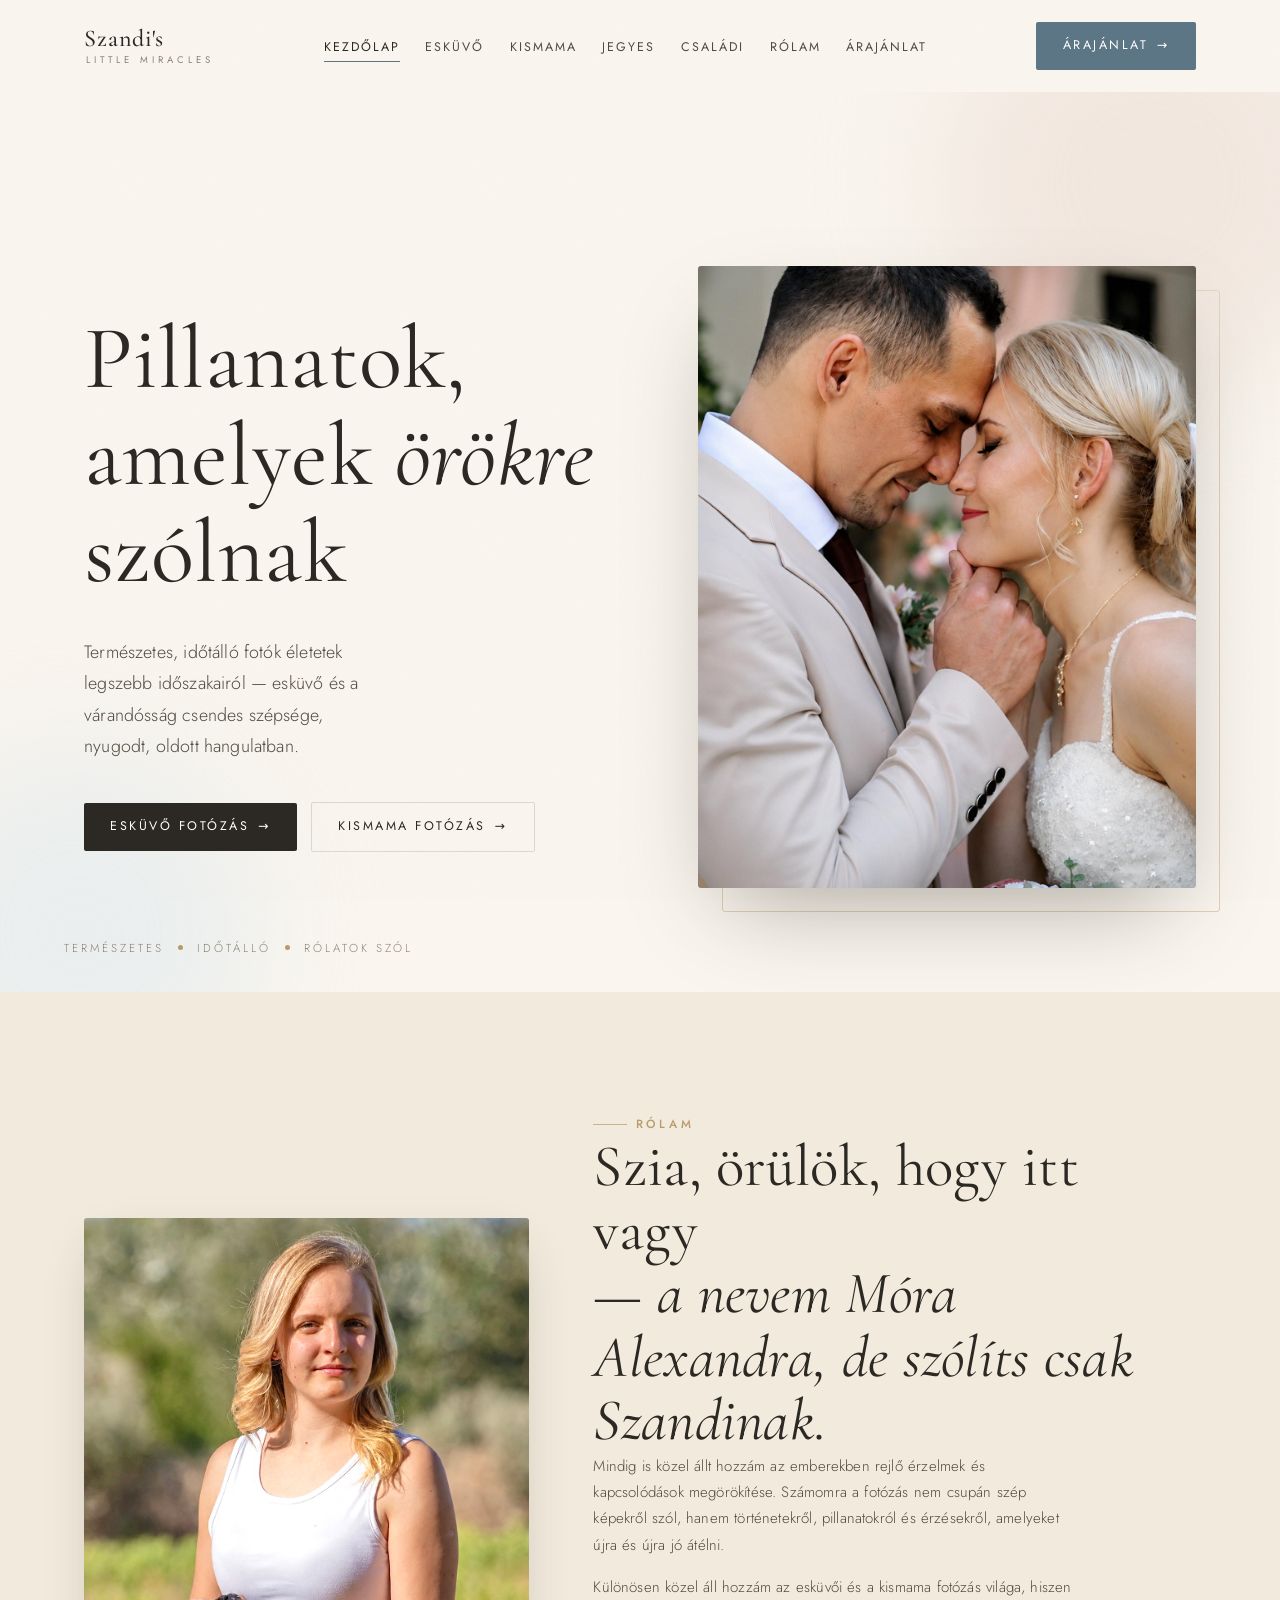
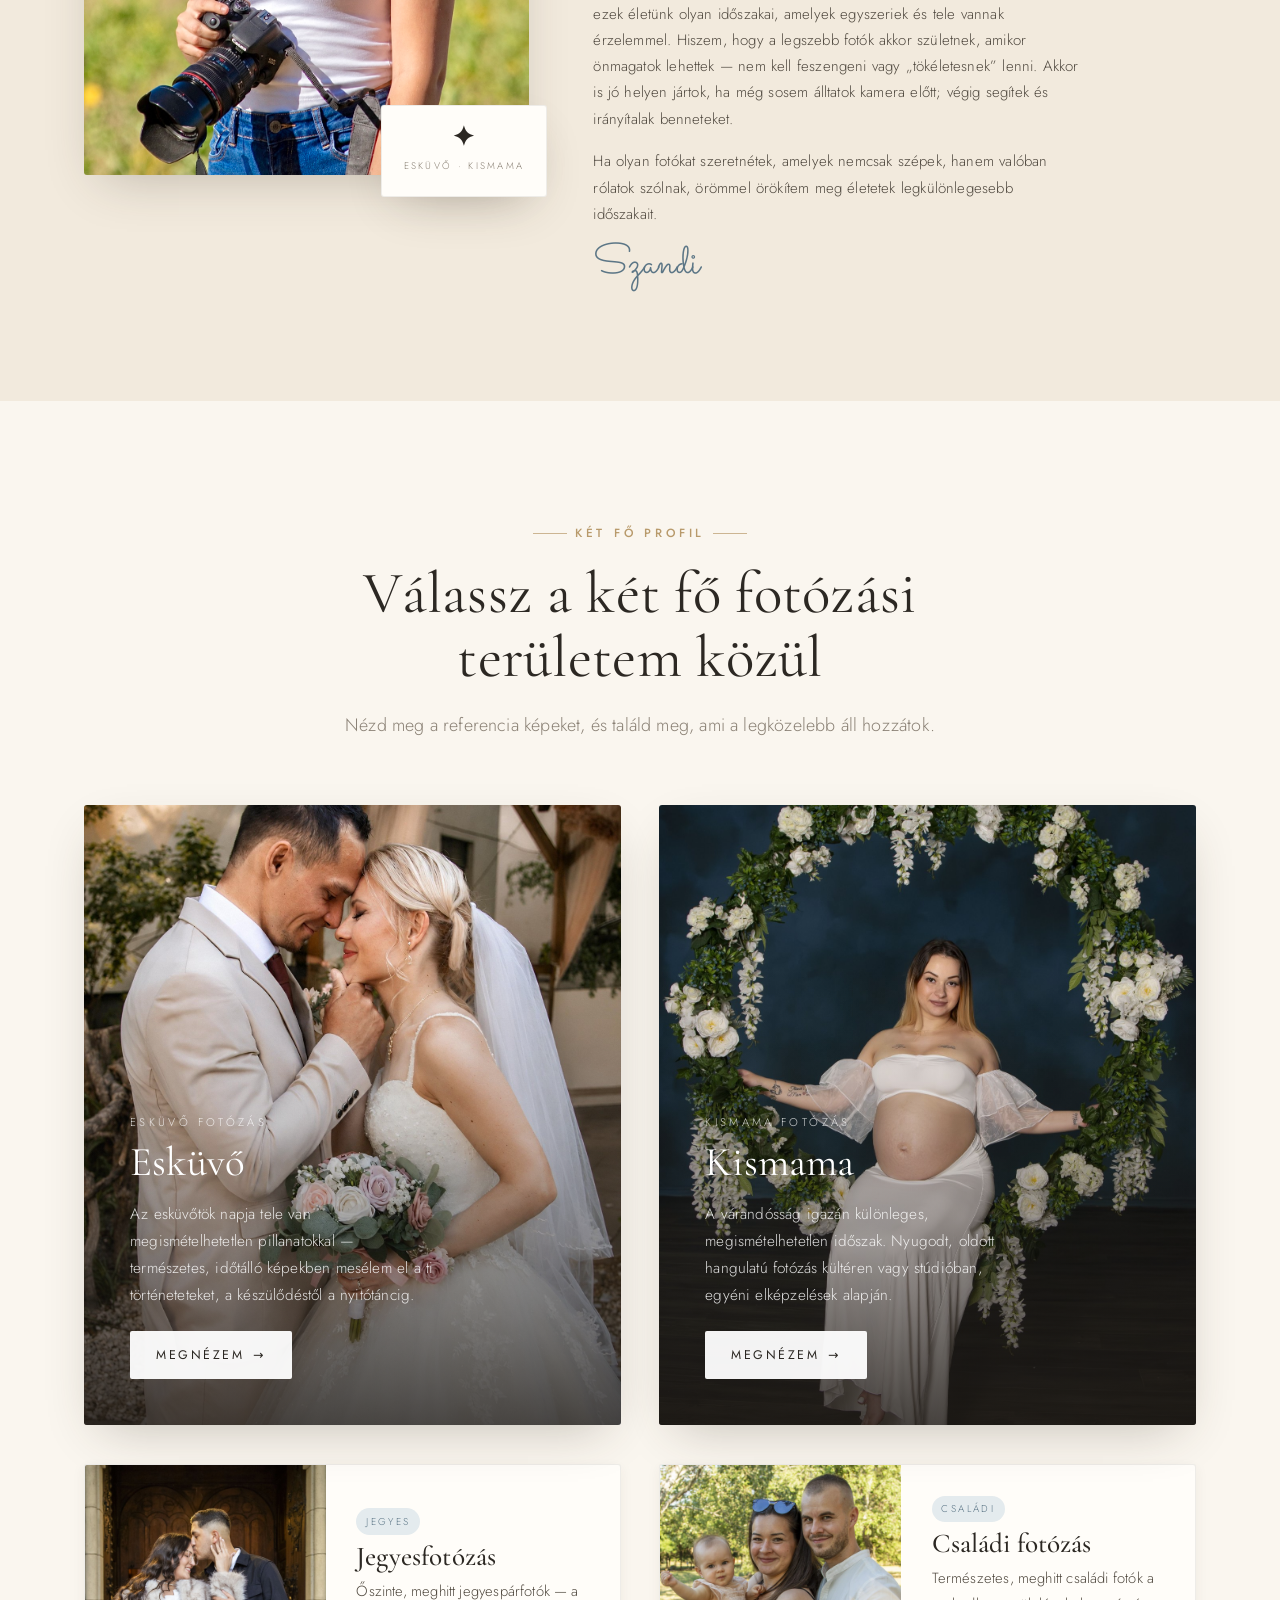
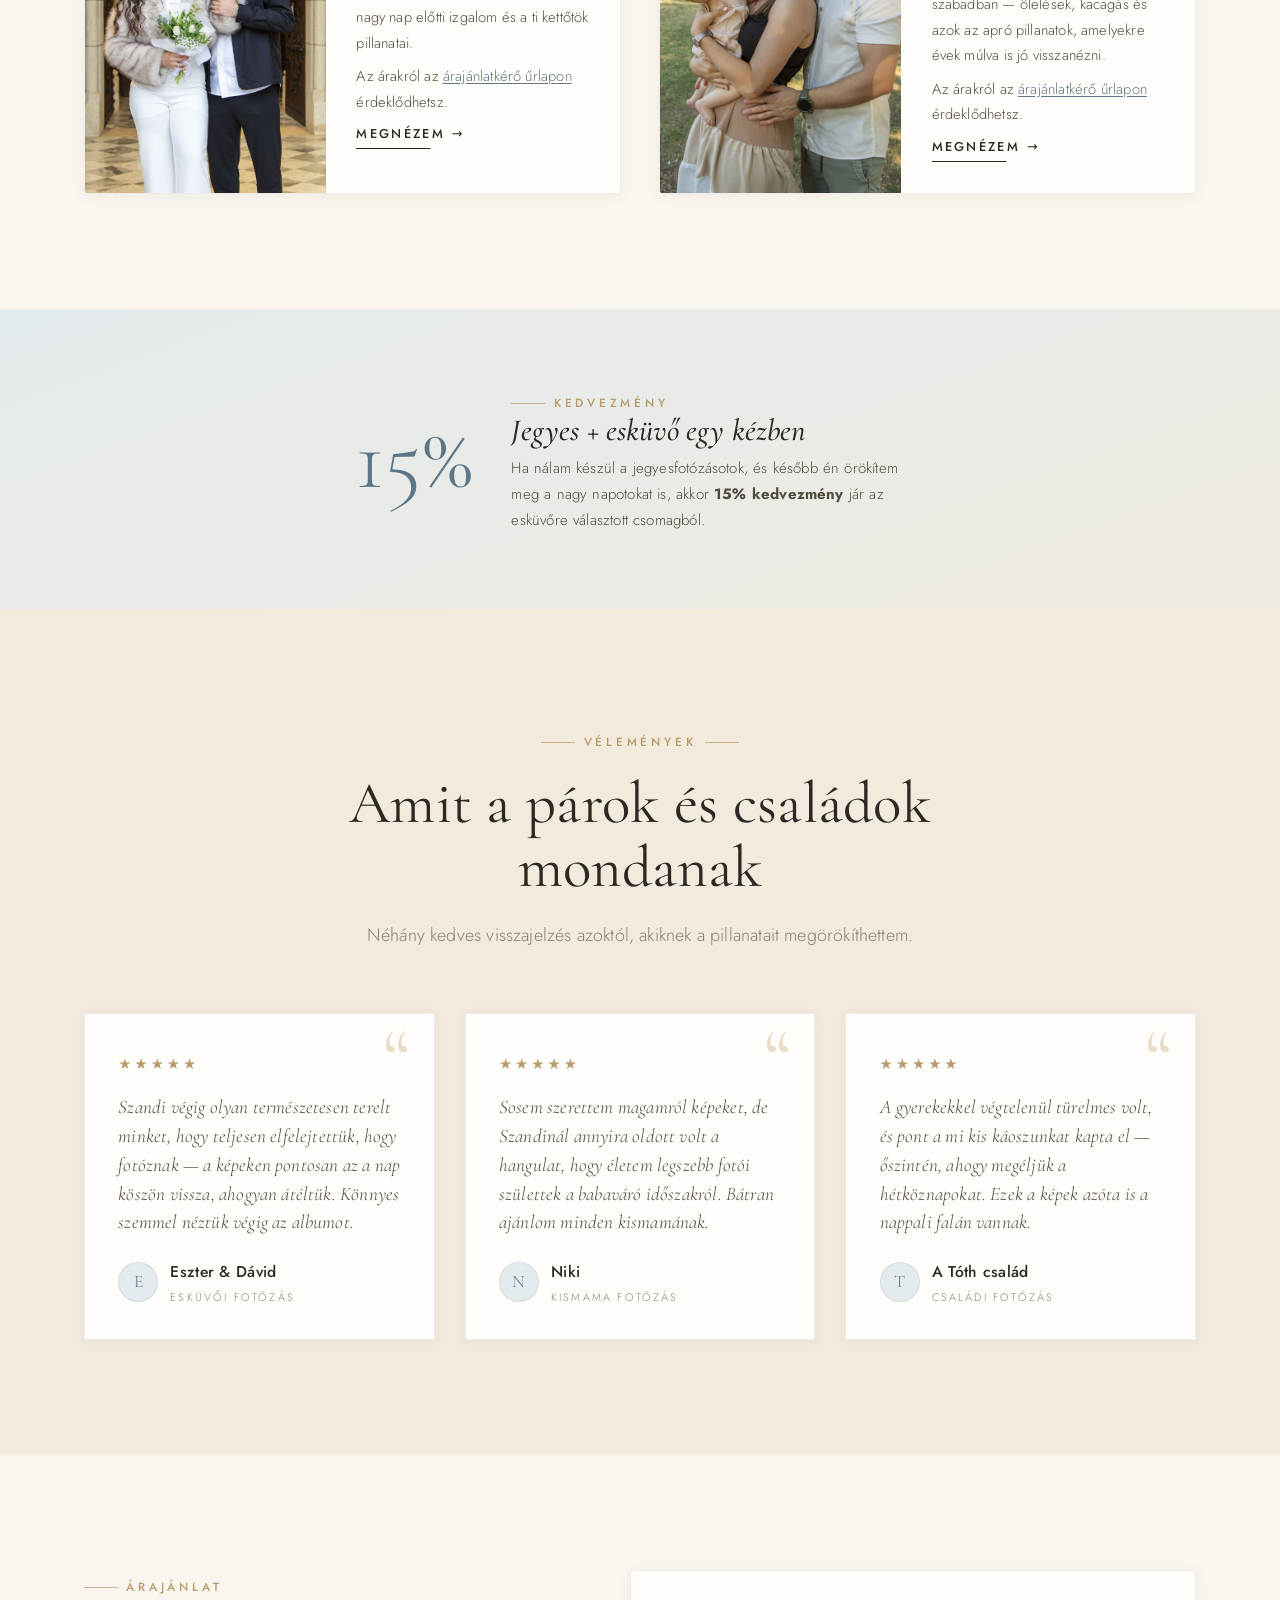
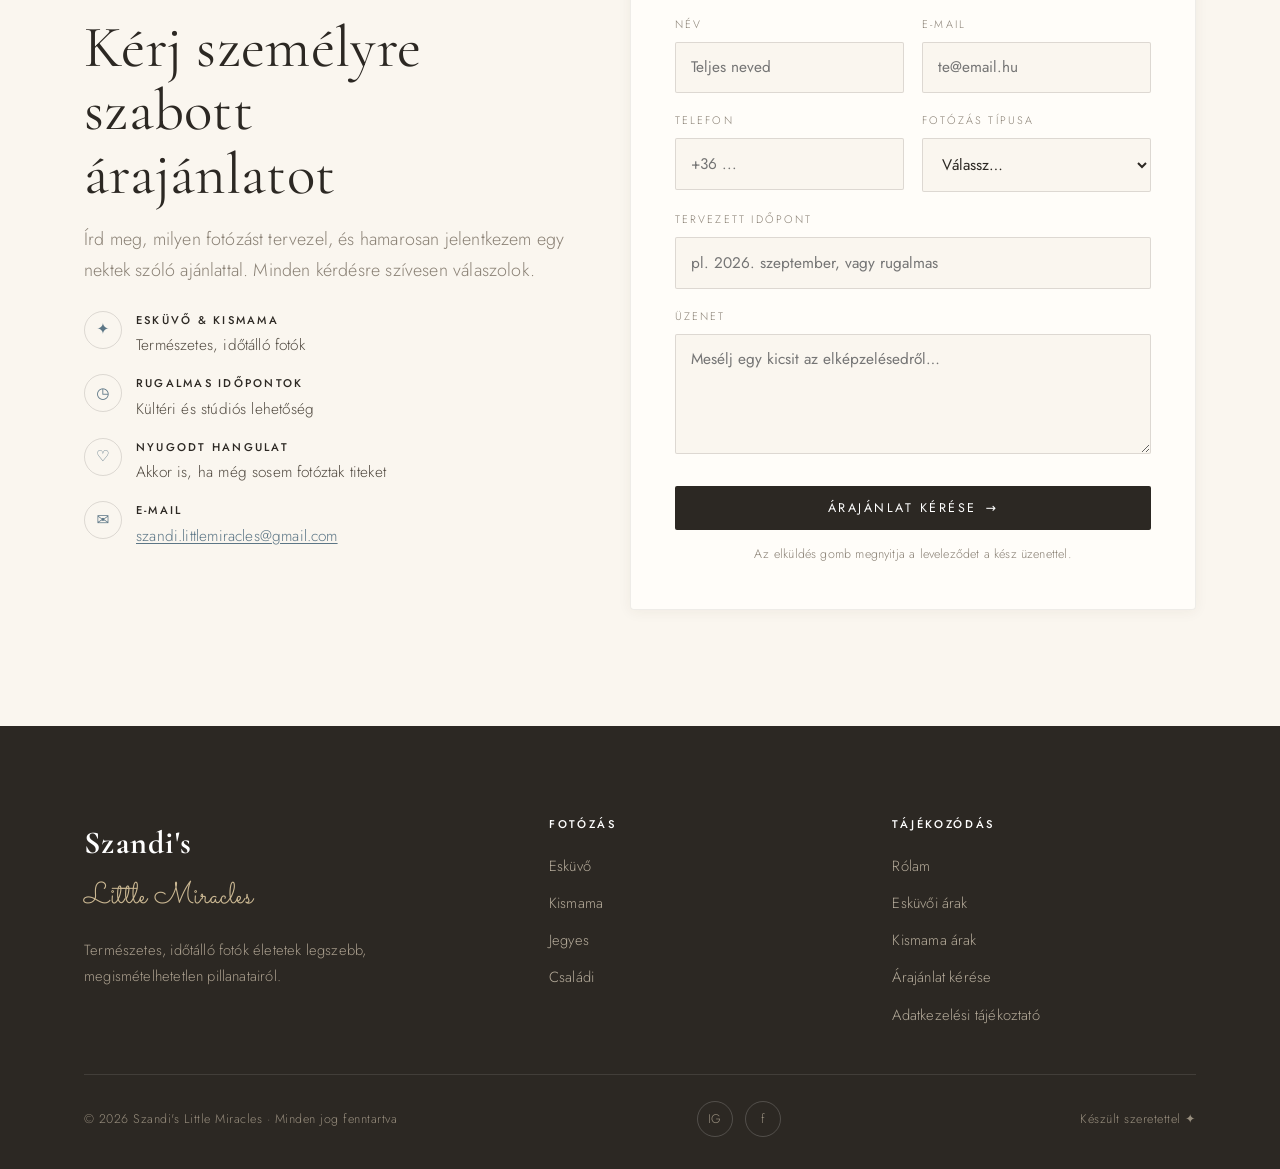
==== index.html @ e3fdfefc "Velemenyek (testimonials) szekcio az index oldalon + stilus - Uj #velemenyek szekcio az AKCIO es ARA" ====
<!DOCTYPE html>
<html lang="hu">
<head>
<meta charset="UTF-8">
<meta name="viewport" content="width=device-width, initial-scale=1.0">
<title>Szandi's Little Miracles — Esküvő & Kismama fotózás</title>
<meta name="description" content="Szandi's Little Miracles — Móra Alexandra fotográfus. Természetes, időtálló esküvői és kismama fotózás, nyugodt, oldott hangulatban. Kérj árajánlatot!">
<link rel="preconnect" href="https://fonts.googleapis.com">
<link rel="preconnect" href="https://fonts.gstatic.com" crossorigin>
<link href="https://fonts.googleapis.com/css2?family=Cormorant+Garamond:ital,wght@0,400;0,500;0,600;1,400;1,500&family=Jost:wght@300;400;500&family=Sacramento&display=swap" rel="stylesheet">
<link rel="stylesheet" href="css/style.css">
</head>
<body>

<!-- ============ HEADER ============ -->
<header class="site-header">
  <div class="container nav">
    <a class="brand" href="index.html">
      <b>Szandi's</b><span>Little Miracles</span>
    </a>
    <ul class="nav-links">
      <li><a href="index.html" class="active">Kezdőlap</a></li>
      <li><a href="eskuvo.html">Esküvő</a></li>
      <li><a href="kismama.html">Kismama</a></li>
      <li><a href="jegyes.html">Jegyes</a></li>
      <li><a href="csaladi.html">Családi</a></li>
      <li><a href="#rolam">Rólam</a></li>
      <li><a href="#ajanlat">Árajánlat</a></li>
    </ul>
    <a href="#ajanlat" class="btn btn--blue nav-cta">Árajánlat<span class="arrow">→</span></a>
    <button class="nav-burger" aria-label="Menü"><span></span><span></span><span></span></button>
  </div>
</header>

<main>

<!-- ============ HERO ============ -->
<section class="hero">
  <div class="hero-deco"><span class="blob b1"></span><span class="blob b2"></span></div>
  <div class="container hero-grid">
    <div class="hero-copy">
      <h1 class="h-xl reveal">Pillanatok, amelyek <span class="serif-italic">örökre</span> szólnak</h1>
      <p class="lead reveal d2">Természetes, időtálló fotók életetek legszebb időszakairól — esküvő és a várandósság csendes szépsége, nyugodt, oldott hangulatban.</p>
      <div class="hero-actions reveal d3">
        <a href="eskuvo.html" class="btn">Esküvő fotózás<span class="arrow">→</span></a>
        <a href="kismama.html" class="btn btn--ghost">Kismama fotózás<span class="arrow">→</span></a>
      </div>
    </div>
    <div class="hero-media reveal d2">
      <div class="frame"><img src="images/eskuvo/eskuvo-03.jpg" alt="Esküvői pár meghitt pillanatban" loading="eager"></div>
    </div>
  </div>
  <div class="hero-tagline"><span>Természetes</span><span class="dot"></span><span>Időtálló</span><span class="dot"></span><span>Rólatok szól</span></div>
</section>

<!-- ============ RÓLAM ============ -->
<section class="section bg-cream" id="rolam">
  <div class="container about-grid">
    <div class="about-photo reveal">
      <div class="ph">
        <img src="images/rolam/szandi.jpg" alt="Móra Alexandra – Szandi, fotográfus a kamerájával" loading="lazy">
      </div>
      <div class="badge"><b>✦</b><span>Esküvő · Kismama</span></div>
    </div>
    <div class="about-copy">
      <span class="kicker reveal">Rólam</span>
      <h2 class="h-lg reveal d1">Szia, örülök, hogy itt vagy<br><span class="serif-italic">— a nevem Móra Alexandra, de szólíts csak Szandinak.</span></h2>
      <p class="reveal d1">Mindig is közel állt hozzám az emberekben rejlő érzelmek és kapcsolódások megörökítése. Számomra a fotózás nem csupán szép képekről szól, hanem történetekről, pillanatokról és érzésekről, amelyeket újra és újra jó átélni.</p>
      <p class="reveal d2">Különösen közel áll hozzám az esküvői és a kismama fotózás világa, hiszen ezek életünk olyan időszakai, amelyek egyszeriek és tele vannak érzelemmel. Hiszem, hogy a legszebb fotók akkor születnek, amikor önmagatok lehettek — nem kell feszengeni vagy „tökéletesnek” lenni. Akkor is jó helyen jártok, ha még sosem álltatok kamera előtt; végig segítek és irányítalak benneteket.</p>
      <p class="reveal d3">Ha olyan fotókat szeretnétek, amelyek nemcsak szépek, hanem valóban rólatok szólnak, örömmel örökítem meg életetek legkülönlegesebb időszakait.</p>
      <span class="sign reveal d3">Szandi</span>
    </div>
  </div>
</section>

<!-- ============ FŐ PROFILOK ============ -->
<section class="section" id="szolgaltatasok">
  <div class="container">
    <div class="head center reveal" style="margin-bottom:clamp(40px,5vw,68px)">
      <span class="kicker center">Két fő profil</span>
      <h2 class="h-lg">Válassz a két fő fotózási területem közül</h2>
      <p class="lead muted">Nézd meg a referencia képeket, és találd meg, ami a legközelebb áll hozzátok.</p>
    </div>
    <div class="profiles">
      <article class="profile-card reveal d1">
        <img src="images/eskuvo/eskuvo-04.jpg" alt="Esküvői pár csokorral">
        <div class="profile-inner">
          <span class="pk">Esküvő fotózás</span>
          <h3>Esküvő</h3>
          <p>Az esküvőtök napja tele van megismételhetetlen pillanatokkal — természetes, időtálló képekben mesélem el a ti történeteteket, a készülődéstől a nyitótáncig.</p>
          <a href="eskuvo.html" class="btn">Megnézem<span class="arrow">→</span></a>
        </div>
      </article>
      <article class="profile-card reveal d2">
        <img src="images/kismama/kismama-05.jpg" alt="Kismama fehér ruhában virágívnél">
        <div class="profile-inner">
          <span class="pk">Kismama fotózás</span>
          <h3>Kismama</h3>
          <p>A várandósság igazán különleges, megismételhetetlen időszak. Nyugodt, oldott hangulatú fotózás kültéren vagy stúdióban, egyéni elképzelések alapján.</p>
          <a href="kismama.html" class="btn">Megnézem<span class="arrow">→</span></a>
        </div>
      </article>
    </div>

    <!-- másodlagos profilok -->
    <div class="subprofiles">
      <article class="subcard reveal d1">
        <div class="sc-media"><img src="images/jegyes/jegyes-01.jpg" alt="Jegyespár"></div>
        <div class="sc-body">
          <span class="tag">Jegyes</span>
          <h4>Jegyesfotózás</h4>
          <p>Őszinte, meghitt jegyespárfotók — a nagy nap előtti izgalom és a ti kettőtök pillanatai.</p>
          <p class="form-hint">Az árakról az <a href="#ajanlat">árajánlatkérő űrlapon</a> érdeklődhetsz.</p>
          <a href="jegyes.html" class="txt-link">Megnézem<span class="arrow">→</span></a>
        </div>
      </article>
      <article class="subcard reveal d2">
        <div class="sc-media"><img src="images/csalad/csalad-01.jpg" alt="Édesanya, édesapa és kisbabájuk a parkban"></div>
        <div class="sc-body">
          <span class="tag">Családi</span>
          <h4>Családi fotózás</h4>
          <p>Természetes, meghitt családi fotók a szabadban — ölelések, kacagás és azok az apró pillanatok, amelyekre évek múlva is jó visszanézni.</p>
          <p class="form-hint">Az árakról az <a href="#ajanlat">árajánlatkérő űrlapon</a> érdeklődhetsz.</p>
          <a href="csaladi.html" class="txt-link">Megnézem<span class="arrow">→</span></a>
        </div>
      </article>
    </div>
  </div>
</section>

<!-- ============ AKCIÓ ============ -->
<section class="section section--tight promo bg-blue">
  <div class="container promo-inner reveal">
    <div class="pct">15%</div>
    <div class="pcopy">
      <span class="kicker">Kedvezmény</span>
      <h3 class="serif-italic">Jegyes + esküvő egy kézben</h3>
      <p>Ha nálam készül a jegyesfotózásotok, és később én örökítem meg a nagy napotokat is, akkor <b>15% kedvezmény</b> jár az esküvőre választott csomagból.</p>
    </div>
  </div>
</section>

<!-- ============ VÉLEMÉNYEK ============ -->
<!-- FIGYELEM: az alábbi 3 vélemény MINTA / placeholder — élesítés előtt cseréld VALÓDI ügyfél-idézetekre (jogi okból is). -->
<section class="section bg-cream" id="velemenyek">
  <div class="container">
    <div class="head center reveal" style="margin-inline:auto;margin-bottom:clamp(38px,5vw,62px)">
      <span class="kicker center">Vélemények</span>
      <h2 class="h-lg">Amit a párok és családok mondanak</h2>
      <p class="lead muted">Néhány kedves visszajelzés azoktól, akiknek a pillanatait megörökíthettem.</p>
    </div>
    <div class="testimonials">
      <figure class="tcard reveal d1">
        <div class="stars" aria-label="5 csillagos értékelés">★★★★★</div>
        <blockquote>Szandi végig olyan természetesen terelt minket, hogy teljesen elfelejtettük, hogy fotóznak — a képeken pontosan az a nap köszön vissza, ahogyan átéltük. Könnyes szemmel néztük végig az albumot.</blockquote>
        <figcaption>
          <span class="t-ava">E</span>
          <span class="t-meta"><span class="t-name">Eszter &amp; Dávid</span><span class="t-role">Esküvői fotózás</span></span>
        </figcaption>
      </figure>
      <figure class="tcard reveal d2">
        <div class="stars" aria-label="5 csillagos értékelés">★★★★★</div>
        <blockquote>Sosem szerettem magamról képeket, de Szandinál annyira oldott volt a hangulat, hogy életem legszebb fotói születtek a babaváró időszakról. Bátran ajánlom minden kismamának.</blockquote>
        <figcaption>
          <span class="t-ava">N</span>
          <span class="t-meta"><span class="t-name">Niki</span><span class="t-role">Kismama fotózás</span></span>
        </figcaption>
      </figure>
      <figure class="tcard reveal d3">
        <div class="stars" aria-label="5 csillagos értékelés">★★★★★</div>
        <blockquote>A gyerekekkel végtelenül türelmes volt, és pont a mi kis káoszunkat kapta el — őszintén, ahogy megéljük a hétköznapokat. Ezek a képek azóta is a nappali falán vannak.</blockquote>
        <figcaption>
          <span class="t-ava">T</span>
          <span class="t-meta"><span class="t-name">A Tóth család</span><span class="t-role">Családi fotózás</span></span>
        </figcaption>
      </figure>
    </div>
  </div>
</section>

<!-- ============ ÁRAJÁNLAT ============ -->
<section class="section" id="ajanlat">
  <div class="container contact-grid">
    <aside class="contact-aside reveal">
      <span class="kicker">Árajánlat</span>
      <h2 class="h-lg">Kérj személyre szabott<br>árajánlatot</h2>
      <p class="lead muted">Írd meg, milyen fotózást tervezel, és hamarosan jelentkezem egy nektek szóló ajánlattal. Minden kérdésre szívesen válaszolok.</p>
      <ul>
        <li><span class="ic">✦</span><span><b>Esküvő &amp; Kismama</b>Természetes, időtálló fotók</span></li>
        <li><span class="ic">◷</span><span><b>Rugalmas időpontok</b>Kültéri és stúdiós lehetőség</span></li>
        <li><span class="ic">♡</span><span><b>Nyugodt hangulat</b>Akkor is, ha még sosem fotóztak titeket</span></li>
        <li><span class="ic">✉</span><span><b>E-mail</b><a href="mailto:szandi.littlemiracles@gmail.com" class="aside-link">szandi.littlemiracles@gmail.com</a></span></li>
      </ul>
    </aside>

    <form class="form reveal d1" id="quote-form">
      <div class="form-row">
        <div class="field"><label for="nev">Név</label><input type="text" id="nev" name="nev" placeholder="Teljes neved" required></div>
        <div class="field"><label for="email">E-mail</label><input type="email" id="email" name="email" placeholder="te@email.hu" required></div>
      </div>
      <div class="form-row">
        <div class="field"><label for="tel">Telefon</label><input type="tel" id="tel" name="tel" placeholder="+36 ..."></div>
        <div class="field">
          <label for="tipus">Fotózás típusa</label>
          <select id="tipus" name="tipus" required>
            <option value="" disabled selected>Válassz…</option>
            <option>Esküvő</option>
            <option>Kismama</option>
            <option>Jegyes</option>
            <option>Családi</option>
          </select>
        </div>
      </div>
      <div class="field"><label for="datum">Tervezett időpont</label><input type="text" id="datum" name="datum" placeholder="pl. 2026. szeptember, vagy rugalmas"></div>
      <div class="field"><label for="uzenet">Üzenet</label><textarea id="uzenet" name="uzenet" placeholder="Mesélj egy kicsit az elképzelésedről…"></textarea></div>
      <button type="submit" class="btn">Árajánlat kérése<span class="arrow">→</span></button>
      <p class="form-note">Az elküldés gomb megnyitja a leveleződet a kész üzenettel.</p>
    </form>
  </div>
</section>

</main>

<!-- ============ FOOTER ============ -->
<footer class="site-footer">
  <div class="container">
    <div class="footer-top">
      <div class="footer-brand">
        <b>Szandi's</b>
        <span>Little Miracles</span>
        <p>Természetes, időtálló fotók életetek legszebb, megismételhetetlen pillanatairól.</p>
      </div>
      <div class="footer-col">
        <h5>Fotózás</h5>
        <ul>
          <li><a href="eskuvo.html">Esküvő</a></li>
          <li><a href="kismama.html">Kismama</a></li>
          <li><a href="jegyes.html">Jegyes</a></li>
          <li><a href="csaladi.html">Családi</a></li>
        </ul>
      </div>
      <div class="footer-col">
        <h5>Tájékozódás</h5>
        <ul>
          <li><a href="index.html#rolam">Rólam</a></li>
          <li><a href="eskuvo.html#arak">Esküvői árak</a></li>
          <li><a href="kismama.html#arak">Kismama árak</a></li>
          <li><a href="index.html#ajanlat">Árajánlat kérése</a></li>
          <li><a href="adatkezeles.html">Adatkezelési tájékoztató</a></li>
        </ul>
      </div>
    </div>
    <div class="footer-bottom">
      <span>© <span data-year>2026</span> Szandi's Little Miracles · Minden jog fenntartva</span>
      <div class="socials">
        <a href="#" aria-label="Instagram">IG</a>
        <a href="#" aria-label="Facebook">f</a>
      </div>
      <span>Készült szeretettel ✦</span>
    </div>
  </div>
</footer>

<script src="js/main.js"></script>
</body>
</html>
---- css/style.css ----
/* =====================================================================
   Szandi's Little Miracles (Móra Alexandra) — design rendszer
   Paletta: meleg ivory / krém / bézs + dusty blue akcentus + tan finomvonal
   Tipográfia: Cormorant Garamond (címsor) · Jost (törzs) · Sacramento (script)
   ===================================================================== */

:root{
  /* alap natúr hátterek */
  --ivory:      #faf6ef;
  --cream:      #f2eadd;
  --sand:       #e9ddca;
  --paper:      #fffdf9;

  /* lágy akcentusok */
  --blush:      #ead9d0;
  --blush-deep: #d8bcae;

  /* "kékes árnyalatok" — Alexandra kérése */
  --blue:       #9db2bd;   /* dusty blue */
  --blue-soft:  #e4ebee;   /* halvány kék háttér */
  --blue-deep:  #5c7686;   /* mély kék akcentus / link */

  /* meleg tan finomvonal */
  --tan:        #b89a6b;
  --tan-soft:   #cbb893;

  /* tinta / sötét */
  --ink:        #2c2823;
  --ink-soft:   #514a40;
  --muted:      #8a8175;

  --line:       rgba(44,40,35,.14);
  --line-soft:  rgba(44,40,35,.08);

  --shadow-sm: 0 2px 14px rgba(60,50,38,.06);
  --shadow-md: 0 18px 50px -18px rgba(60,50,38,.30);
  --shadow-lg: 0 40px 90px -30px rgba(50,42,32,.40);

  --serif: "Cormorant Garamond", "Times New Roman", serif;
  --sans:  "Jost", "Segoe UI", system-ui, sans-serif;
  --script:"Sacramento", cursive;

  --container: 1240px;
  --gutter: clamp(20px, 5vw, 72px);
  --radius: 2px;

  --ease: cubic-bezier(.22,.61,.36,1);
}

/* ---------- reset ---------- */
*,*::before,*::after{ box-sizing:border-box; margin:0; padding:0; }
html{ scroll-behavior:smooth; -webkit-text-size-adjust:100%; }
body{
  font-family:var(--sans);
  font-weight:300;
  color:var(--ink-soft);
  background:var(--ivory);
  line-height:1.75;
  font-size:clamp(15px,1.02vw,16.5px);
  letter-spacing:.012em;
  overflow-x:hidden;
  -webkit-font-smoothing:antialiased;
}
img{ display:block; max-width:100%; height:auto; }
a{ color:inherit; text-decoration:none; }
button{ font-family:inherit; cursor:pointer; border:none; background:none; color:inherit; }
::selection{ background:var(--blush-deep); color:#fff; }

/* subtil szemcsés textúra a melegségért */
body::before{
  content:""; position:fixed; inset:0; z-index:1; pointer-events:none;
  opacity:.035; mix-blend-mode:multiply;
  background-image:url("data:image/svg+xml,%3Csvg xmlns='http://www.w3.org/2000/svg' width='180' height='180'%3E%3Cfilter id='n'%3E%3CfeTurbulence type='fractalNoise' baseFrequency='.85' numOctaves='2'/%3E%3C/filter%3E%3Crect width='100%25' height='100%25' filter='url(%23n)'/%3E%3C/svg%3E");
}

/* ---------- tipográfia ---------- */
h1,h2,h3,h4{ font-family:var(--serif); color:var(--ink); font-weight:500; line-height:1.08; letter-spacing:.005em; }
.h-xl{ font-size:clamp(2.9rem,7vw,5.6rem); font-weight:400; }
.h-lg{ font-size:clamp(2.2rem,4.6vw,3.7rem); font-weight:400; }
.h-md{ font-size:clamp(1.7rem,3vw,2.5rem); }
.serif-italic{ font-style:italic; font-family:var(--serif); }

.kicker{
  font-family:var(--sans); font-weight:500;
  font-size:.74rem; letter-spacing:.32em; text-transform:uppercase;
  color:var(--tan); display:inline-flex; align-items:center; gap:.7em;
}
.kicker::before{ content:""; width:34px; height:1px; background:var(--tan); display:inline-block; opacity:.7; }
.kicker.center::after{ content:""; width:34px; height:1px; background:var(--tan); display:inline-block; opacity:.7; }
.kicker.center{ justify-content:center; }

.script{ font-family:var(--script); color:var(--blue-deep); font-weight:400; line-height:1; }

.lead{ font-size:clamp(1.02rem,1.4vw,1.18rem); color:var(--ink-soft); }
.muted{ color:var(--muted); }

/* ---------- layout ---------- */
.container{ width:100%; max-width:var(--container); margin-inline:auto; padding-inline:var(--gutter); }
.section{ position:relative; padding:clamp(64px,9vw,130px) 0; z-index:2; }
.section--tight{ padding:clamp(48px,6vw,86px) 0; }
.bg-cream{ background:var(--cream); }
.bg-paper{ background:var(--paper); }
.bg-blush{ background:linear-gradient(160deg,var(--blush) 0%,var(--cream) 100%); }
.bg-blue{ background:linear-gradient(160deg,var(--blue-soft) 0%,var(--cream) 120%); }
.center{ text-align:center; }
.head{ max-width:660px; }
.head.center{ margin-inline:auto; }
.head .h-lg{ margin:.32em 0 .35em; }

/* ---------- gombok ---------- */
.btn{
  --bg:var(--ink); --fg:#fff;
  display:inline-flex; align-items:center; gap:.7em;
  background:var(--bg); color:var(--fg);
  font-family:var(--sans); font-weight:400; font-size:.78rem;
  letter-spacing:.2em; text-transform:uppercase;
  padding:1.05em 2.1em; border-radius:var(--radius);
  position:relative; overflow:hidden; isolation:isolate;
  transition:color .5s var(--ease), transform .5s var(--ease);
}
.btn::after{
  content:""; position:absolute; inset:0; z-index:-1; transform:scaleX(0); transform-origin:left;
  background:var(--blue-deep); transition:transform .5s var(--ease);
}
.btn:hover::after{ transform:scaleX(1); }
.btn:hover{ transform:translateY(-2px); }
.btn .arrow{ transition:transform .4s var(--ease); }
.btn:hover .arrow{ transform:translateX(5px); }
.btn--ghost{ --bg:transparent; --fg:var(--ink); border:1px solid var(--line); }
.btn--ghost:hover{ --fg:#fff; border-color:var(--blue-deep); }
.btn--light{ --bg:#fff; --fg:var(--ink); }
.btn--blue{ --bg:var(--blue-deep); }
.btn--blue::after{ background:var(--ink); }

.txt-link{
  display:inline-flex; align-items:center; gap:.55em;
  font-size:.8rem; letter-spacing:.18em; text-transform:uppercase; font-weight:500;
  color:var(--ink); padding-bottom:4px; position:relative;
}
.txt-link::after{ content:""; position:absolute; left:0; bottom:0; width:100%; height:1px; background:var(--ink); transform:scaleX(.32); transform-origin:left; transition:transform .45s var(--ease); }
.txt-link:hover{ color:var(--blue-deep); }
.txt-link:hover::after{ transform:scaleX(1); background:var(--blue-deep); }
.txt-link .arrow{ transition:transform .4s var(--ease); }
.txt-link:hover .arrow{ transform:translateX(5px); }

/* =====================================================================
   HEADER / NAV
   ===================================================================== */
.site-header{
  position:fixed; top:0; left:0; width:100%; z-index:50;
  padding:22px 0; transition:background .5s var(--ease), padding .5s var(--ease), box-shadow .5s var(--ease);
}
.site-header.scrolled{ background:rgba(250,246,239,.9); backdrop-filter:blur(12px); padding:13px 0; box-shadow:0 1px 0 var(--line-soft); }
.nav{ display:flex; align-items:center; justify-content:space-between; gap:24px; }
.brand{ line-height:1; }
.brand b{ font-family:var(--serif); font-weight:500; font-size:1.5rem; letter-spacing:.04em; color:var(--ink); display:block; }
.brand span{ font-family:var(--sans); font-weight:400; font-size:.6rem; letter-spacing:.42em; text-transform:uppercase; color:var(--muted); padding-left:.2em; }
.nav-links{ display:flex; align-items:center; gap:clamp(18px,2vw,34px); list-style:none; }
.nav-links a{
  font-size:.78rem; letter-spacing:.16em; text-transform:uppercase; font-weight:400; color:var(--ink-soft);
  position:relative; padding:6px 0; transition:color .35s var(--ease);
}
.nav-links a::after{ content:""; position:absolute; left:0; bottom:0; height:1px; width:100%; background:var(--blue-deep); transform:scaleX(0); transform-origin:center; transition:transform .4s var(--ease); }
.nav-links a:hover{ color:var(--ink); }
.nav-links a:hover::after, .nav-links a.active::after{ transform:scaleX(1); }
.nav-links a.active{ color:var(--ink); }
.nav-cta{ display:inline-flex; }
.nav-burger{
  display:none; width:46px; height:46px; flex-direction:column; gap:5px; align-items:center; justify-content:center;
  background:var(--paper); border:1px solid var(--line); border-radius:50%;
  box-shadow:var(--shadow-sm); transition:background .35s var(--ease), box-shadow .35s var(--ease);
}
.nav-burger span{ width:22px; height:2px; border-radius:2px; background:var(--ink); transition:transform .4s var(--ease), opacity .3s; }
.nav-burger.open{ background:var(--paper); }
.nav-burger.open span:nth-child(1){ transform:translateY(7px) rotate(45deg); }
.nav-burger.open span:nth-child(2){ opacity:0; }
.nav-burger.open span:nth-child(3){ transform:translateY(-7px) rotate(-45deg); }

/* =====================================================================
   HERO
   ===================================================================== */
.hero{ position:relative; min-height:100svh; display:flex; align-items:center; padding:140px 0 70px; overflow:hidden; }
.hero-grid{ display:grid; grid-template-columns:1.05fr .95fr; gap:clamp(30px,5vw,70px); align-items:center; }
.hero-copy{ position:relative; z-index:3; }
.hero-copy .script{ font-size:clamp(2.4rem,4vw,3.4rem); display:block; margin-bottom:-.15em; }
.hero-copy h1{ margin:.1em 0 .4em; }
.hero-copy .lead{ max-width:30ch; margin-bottom:2.2em; }
.hero-actions{ display:flex; flex-wrap:wrap; gap:14px; align-items:center; }
.hero-media{ position:relative; }
.hero-media .frame{ position:relative; aspect-ratio:4/5; border-radius:3px; overflow:hidden; box-shadow:var(--shadow-lg); }
.hero-media .frame img{ width:100%; height:100%; object-fit:cover; }
.hero-media::before{ /* tan keret eltolva */
  content:""; position:absolute; inset:24px -24px -24px 24px; border:1px solid var(--tan-soft); border-radius:3px; z-index:-1; opacity:.6;
}
.hero-tagline{ position:absolute; left:var(--gutter); bottom:34px; z-index:3; display:flex; align-items:center; gap:14px; color:var(--muted); font-size:.72rem; letter-spacing:.26em; text-transform:uppercase; }
.hero-tagline .dot{ width:5px; height:5px; border-radius:50%; background:var(--tan); }
.hero-deco{ position:absolute; inset:0; z-index:0; pointer-events:none; }
.hero-deco .blob{ position:absolute; border-radius:50%; filter:blur(60px); opacity:.5; }
.hero-deco .b1{ width:420px; height:420px; background:var(--blush); top:-120px; right:-80px; }
.hero-deco .b2{ width:360px; height:360px; background:var(--blue-soft); bottom:-120px; left:-100px; opacity:.7; }

/* =====================================================================
   RÓLAM
   ===================================================================== */
.about-grid{ display:grid; grid-template-columns:.85fr 1.15fr; gap:clamp(34px,5vw,78px); align-items:center; }
.about-photo{ position:relative; }
.about-photo .ph{
  aspect-ratio:4/5; border-radius:3px; overflow:hidden; position:relative;
  background:linear-gradient(155deg,var(--sand),var(--blush)); box-shadow:var(--shadow-md);
  display:flex; align-items:center; justify-content:center; text-align:center;
}
.about-photo .ph img{ width:100%; height:100%; object-fit:cover; }
.about-photo .ph .ph-inner{ padding:30px; }
.about-photo .ph .monogram{ font-family:var(--serif); font-size:3.4rem; color:var(--ink); letter-spacing:.05em; opacity:.5; }
.about-photo .ph small{ display:block; margin-top:10px; font-size:.68rem; letter-spacing:.28em; text-transform:uppercase; color:var(--ink-soft); opacity:.7; }
.about-photo .badge{
  position:absolute; bottom:-22px; right:-18px; background:var(--paper); box-shadow:var(--shadow-md);
  padding:18px 22px; border-radius:3px; text-align:center; border:1px solid var(--line-soft);
}
.about-photo .badge b{ font-family:var(--serif); font-size:1.7rem; color:var(--ink); display:block; line-height:1; }
.about-photo .badge span{ font-size:.6rem; letter-spacing:.24em; text-transform:uppercase; color:var(--muted); }
.about-copy p{ margin-bottom:1.1em; max-width:54ch; }
.about-copy .sign{ font-family:var(--script); font-size:2.6rem; color:var(--blue-deep); line-height:1; margin-top:.3em; }

/* =====================================================================
   FŐ PROFILOK (esküvő + kismama)
   ===================================================================== */
.profiles{ display:grid; grid-template-columns:1fr 1fr; gap:clamp(20px,3vw,40px); }
.profile-card{
  position:relative; border-radius:3px; overflow:hidden; min-height:clamp(420px,58vw,620px);
  display:flex; align-items:flex-end; box-shadow:var(--shadow-md); isolation:isolate;
}
.profile-card img{ position:absolute; inset:0; width:100%; height:100%; object-fit:cover; z-index:-2; transition:transform 1.1s var(--ease); }
.profile-card::after{ content:""; position:absolute; inset:0; z-index:-1; background:linear-gradient(to top,rgba(28,24,20,.78) 0%,rgba(28,24,20,.18) 48%,rgba(28,24,20,0) 75%); }
.profile-card:hover img{ transform:scale(1.05); }
.profile-inner{ padding:clamp(28px,4vw,46px); color:#fff; width:100%; }
.profile-inner .pk{ font-size:.7rem; letter-spacing:.3em; text-transform:uppercase; color:rgba(255,255,255,.8); }
.profile-inner h3{ color:#fff; font-size:clamp(2rem,3.2vw,3rem); font-weight:400; margin:.15em 0 .4em; }
.profile-inner p{ color:rgba(255,255,255,.85); max-width:34ch; margin-bottom:1.5em; font-size:.96rem; }
.profile-card .btn{ --bg:rgba(255,255,255,.95); --fg:var(--ink); }
.profile-card .btn::after{ background:var(--blue-deep); }
.profile-card .btn:hover{ --fg:#fff; }

/* másodlagos profilok (jegyes + családi) */
.subprofiles{ display:grid; grid-template-columns:1fr 1fr; gap:clamp(20px,3vw,40px); margin-top:clamp(20px,3vw,40px); }
.subcard{
  display:grid; grid-template-columns:.9fr 1.1fr; align-items:stretch;
  background:var(--paper); border:1px solid var(--line-soft); border-radius:3px; overflow:hidden; box-shadow:var(--shadow-sm);
}
.subcard .sc-media{ position:relative; overflow:hidden; min-height:230px; }
.subcard .sc-media img{ position:absolute; inset:0; width:100%; height:100%; object-fit:cover; transition:transform 1s var(--ease); }
.subcard:hover .sc-media img{ transform:scale(1.06); }
.subcard .sc-body{ padding:clamp(22px,2.4vw,34px); display:flex; flex-direction:column; justify-content:center; gap:.5em; }
.subcard h4{ font-size:1.7rem; font-weight:500; }
.subcard p{ font-size:.92rem; color:var(--ink-soft); }
.subcard.soon{ opacity:.92; }
.tag{ align-self:flex-start; font-size:.62rem; letter-spacing:.24em; text-transform:uppercase; color:var(--blue-deep); background:var(--blue-soft); padding:.45em 1em; border-radius:100px; }

/* "Hamarosan" bézs placeholder (családi fotózás — fotó helyett) */
.soon-media{
  background:linear-gradient(150deg,var(--sand),var(--cream));
  display:flex; align-items:center; justify-content:center;
}
.soon-media span{
  font-family:var(--serif); font-style:italic; font-size:clamp(1.5rem,2.4vw,2rem);
  color:var(--tan); letter-spacing:.04em;
}

/* árajánlat-űrlap utalás a kártyákon */
.form-hint{ font-size:.84rem; color:var(--muted); }
.form-hint a{ color:var(--blue-deep); text-decoration:underline; text-underline-offset:2px; }
.form-hint a:hover{ color:var(--ink); }
.aside-link{ color:var(--blue-deep); text-decoration:underline; text-underline-offset:2px; word-break:break-all; }
.aside-link:hover{ color:var(--ink); }

/* =====================================================================
   AKCIÓ csík
   ===================================================================== */
.promo{ position:relative; overflow:hidden; }
.promo-inner{ display:flex; align-items:center; justify-content:center; gap:clamp(18px,3vw,46px); flex-wrap:wrap; text-align:center; }
.promo .pct{ font-family:var(--serif); font-size:clamp(3.4rem,7vw,5.6rem); color:var(--blue-deep); line-height:.9; }
.promo .pcopy{ max-width:46ch; text-align:left; }
.promo .pcopy h3{ font-size:clamp(1.5rem,2.4vw,2.1rem); margin-bottom:.25em; }

/* =====================================================================
   ÁRAK
   ===================================================================== */
.price-wrap{ display:grid; gap:clamp(34px,5vw,64px); }
.price-block h3.group{ font-size:1.05rem; letter-spacing:.2em; text-transform:uppercase; font-family:var(--sans); font-weight:500; color:var(--tan); margin-bottom:22px; display:flex; align-items:center; gap:14px; }
.price-block h3.group::after{ content:""; flex:1; height:1px; background:var(--line); }
.price-grid{ display:grid; grid-template-columns:repeat(auto-fit,minmax(248px,1fr)); gap:clamp(16px,2vw,26px); }
.price-card{
  background:var(--paper); border:1px solid var(--line-soft); border-radius:3px; padding:clamp(26px,2.6vw,36px);
  display:flex; flex-direction:column; gap:18px; transition:transform .5s var(--ease), box-shadow .5s var(--ease), border-color .5s;
  position:relative; overflow:hidden;
}
.price-card::before{ content:""; position:absolute; top:0; left:0; width:100%; height:3px; background:var(--blue); transform:scaleX(0); transform-origin:left; transition:transform .5s var(--ease); }
.price-card:hover{ transform:translateY(-6px); box-shadow:var(--shadow-md); border-color:transparent; }
.price-card:hover::before{ transform:scaleX(1); }
.price-card.feature{ background:linear-gradient(160deg,var(--ink),#3a342c); color:#f3ece0; border-color:transparent; }
.price-card.feature .pc-name,.price-card.feature .pc-price{ color:#fff; }
.price-card.feature li{ color:rgba(255,255,255,.82); }
.price-card.feature li::before{ background:var(--tan-soft); }
.pc-name{ font-family:var(--serif); font-size:1.55rem; color:var(--ink); }
.pc-price{ font-family:var(--serif); font-size:2.1rem; color:var(--blue-deep); line-height:1; }
.price-card.feature .pc-price{ color:var(--tan-soft); }
.pc-meta{ font-size:.72rem; letter-spacing:.18em; text-transform:uppercase; color:var(--muted); }
.pc-list{ list-style:none; display:flex; flex-direction:column; gap:.55em; margin-top:4px; }
.pc-list li{ font-size:.93rem; padding-left:1.5em; position:relative; color:var(--ink-soft); }
.pc-list li::before{ content:""; position:absolute; left:0; top:.62em; width:7px; height:7px; border-radius:50%; background:var(--blush-deep); }
.extras{ display:flex; flex-wrap:wrap; gap:12px; justify-content:center; margin-top:6px; }
.extra-pill{ background:var(--paper); border:1px solid var(--line); border-radius:100px; padding:.7em 1.4em; font-size:.86rem; color:var(--ink-soft); }
.extra-pill b{ color:var(--ink); font-weight:500; }

/* =====================================================================
   GALÉRIA + LIGHTBOX
   ===================================================================== */
.gallery{ columns:3; column-gap:clamp(12px,1.6vw,20px); }
.gallery .g-item{ break-inside:avoid; margin-bottom:clamp(12px,1.6vw,20px); position:relative; overflow:hidden; border-radius:2px; cursor:pointer; box-shadow:var(--shadow-sm); }
.gallery img{ width:100%; transition:transform .9s var(--ease), filter .6s; }
.gallery .g-item::after{ content:"+"; position:absolute; inset:0; display:flex; align-items:center; justify-content:center; font-family:var(--serif); font-size:2rem; color:#fff; background:rgba(40,34,28,.0); opacity:0; transition:.45s var(--ease); }
.gallery .g-item:hover img{ transform:scale(1.06); }
.gallery .g-item:hover::after{ background:rgba(40,34,28,.28); opacity:1; }

.lightbox{ position:fixed; inset:0; z-index:120; background:rgba(26,22,18,.95); display:flex; align-items:center; justify-content:center; opacity:0; visibility:hidden; transition:opacity .4s var(--ease), visibility .4s; }
.lightbox.open{ opacity:1; visibility:visible; }
.lightbox img{ max-width:88vw; max-height:84vh; object-fit:contain; box-shadow:var(--shadow-lg); border-radius:2px; }
.lb-btn{ position:absolute; color:#fff; font-size:1.5rem; width:54px; height:54px; display:flex; align-items:center; justify-content:center; border:1px solid rgba(255,255,255,.25); border-radius:50%; transition:.35s var(--ease); }
.lb-btn:hover{ background:rgba(255,255,255,.12); border-color:#fff; }
.lb-close{ top:26px; right:26px; }
.lb-prev{ left:24px; top:50%; transform:translateY(-50%); }
.lb-next{ right:24px; top:50%; transform:translateY(-50%); }
.lb-count{ position:absolute; bottom:26px; left:50%; transform:translateX(-50%); color:rgba(255,255,255,.7); font-size:.78rem; letter-spacing:.2em; }

/* =====================================================================
   PAGE HERO (al-oldalak)
   ===================================================================== */
.page-hero{ position:relative; min-height:78svh; display:flex; align-items:flex-end; padding:160px 0 0; overflow:hidden; }
.page-hero .ph-bg{ position:absolute; inset:0; z-index:-2; }
.page-hero .ph-bg img{ width:100%; height:100%; object-fit:cover; }
.page-hero::after{ content:""; position:absolute; inset:0; z-index:-1; background:linear-gradient(to top,rgba(26,22,18,.72),rgba(26,22,18,.12) 55%,rgba(26,22,18,.32)); }
.page-hero-inner{ color:#fff; padding-bottom:clamp(40px,6vw,76px); max-width:720px; }
.page-hero .kicker{ color:var(--tan-soft); }
.page-hero .kicker::before{ background:var(--tan-soft); }
.page-hero h1{ color:#fff; margin:.2em 0 .3em; }
.page-hero p{ color:rgba(255,255,255,.88); max-width:50ch; }
.page-intro p{ max-width:64ch; margin-bottom:1.1em; font-size:clamp(1.02rem,1.4vw,1.18rem); }

/* =====================================================================
   KAPCSOLAT / ÁRAJÁNLAT űrlap
   ===================================================================== */
.contact-grid{ display:grid; grid-template-columns:.92fr 1.08fr; gap:clamp(34px,5vw,72px); align-items:start; }
.contact-aside .h-lg{ margin:.3em 0; }
.contact-aside ul{ list-style:none; display:flex; flex-direction:column; gap:1em; margin-top:1.6em; }
.contact-aside li{ display:flex; gap:14px; align-items:flex-start; font-size:.96rem; }
.contact-aside li .ic{ width:38px; height:38px; flex:none; border-radius:50%; border:1px solid var(--line); display:flex; align-items:center; justify-content:center; color:var(--blue-deep); }
.contact-aside li b{ display:block; color:var(--ink); font-weight:500; font-size:.7rem; letter-spacing:.2em; text-transform:uppercase; margin-bottom:2px; }
.form{ background:var(--paper); border:1px solid var(--line-soft); border-radius:4px; padding:clamp(26px,3.4vw,46px); box-shadow:var(--shadow-sm); }
.form-row{ display:grid; grid-template-columns:1fr 1fr; gap:18px; }
.field{ margin-bottom:18px; }
.field label{ display:block; font-size:.68rem; letter-spacing:.2em; text-transform:uppercase; color:var(--muted); margin-bottom:8px; }
.field input,.field select,.field textarea{
  width:100%; font-family:var(--sans); font-size:.96rem; color:var(--ink); background:var(--ivory);
  border:1px solid var(--line); border-radius:2px; padding:.9em 1em; transition:border-color .35s var(--ease), background .35s;
}
.field textarea{ resize:vertical; min-height:120px; }
.field input:focus,.field select:focus,.field textarea:focus{ outline:none; border-color:var(--blue-deep); background:#fff; }
.form .btn{ width:100%; justify-content:center; margin-top:6px; }
.form-note{ font-size:.78rem; color:var(--muted); margin-top:14px; text-align:center; }

/* =====================================================================
   JOGI / ADATKEZELÉSI OLDAL
   ===================================================================== */
.legal-hero{ padding:clamp(120px,16vw,170px) 0 clamp(30px,5vw,52px); background:var(--cream); }
.legal-hero .kicker{ margin-bottom:.6em; }
.legal-hero h1{ font-size:clamp(2.2rem,5vw,3.4rem); }
.legal-hero p{ color:var(--muted); margin-top:.6em; font-size:.92rem; }
.legal{ max-width:820px; margin-inline:auto; padding-bottom:clamp(50px,8vw,90px); }
.legal h2{ font-size:clamp(1.5rem,2.6vw,2rem); margin:1.6em 0 .5em; padding-top:.4em; border-top:1px solid var(--line-soft); }
.legal h2:first-of-type{ border-top:none; padding-top:0; }
.legal h3{ font-size:1.18rem; color:var(--blue-deep); margin:1.3em 0 .4em; }
.legal p{ margin-bottom:1em; }
.legal ul{ list-style:none; margin:0 0 1.2em; padding:0; display:flex; flex-direction:column; gap:.4em; }
.legal ul li{ position:relative; padding-left:1.4em; }
.legal ul li::before{ content:""; position:absolute; left:0; top:.62em; width:6px; height:6px; border-radius:50%; background:var(--tan-soft); }
.legal .lbl{ color:var(--ink); font-weight:500; }
.legal .data-block{ background:var(--paper); border:1px solid var(--line-soft); border-radius:4px; padding:clamp(20px,3vw,30px); margin-bottom:1.4em; box-shadow:var(--shadow-sm); }
.legal .data-block p{ margin-bottom:.4em; }
.legal a{ color:var(--blue-deep); text-decoration:underline; text-underline-offset:2px; }
.legal a:hover{ color:var(--ink); }
.legal .note{ font-size:.9rem; color:var(--muted); }

/* =====================================================================
   FOOTER
   ===================================================================== */
.site-footer{ background:var(--ink); color:#cbbfae; padding:clamp(60px,7vw,92px) 0 32px; position:relative; z-index:2; }
.footer-top{ display:grid; grid-template-columns:1.4fr 1fr 1fr; gap:40px; padding-bottom:46px; border-bottom:1px solid rgba(255,255,255,.1); }
.footer-brand b{ font-family:var(--serif); font-size:2rem; color:#fff; display:block; letter-spacing:.04em; }
.footer-brand span{ font-family:var(--script); font-size:1.9rem; color:var(--tan-soft); }
.footer-brand p{ margin-top:14px; max-width:34ch; font-size:.92rem; color:#a99e8d; }
.footer-col h5{ font-family:var(--sans); font-size:.7rem; letter-spacing:.24em; text-transform:uppercase; color:#fff; margin-bottom:18px; font-weight:500; }
.footer-col ul{ list-style:none; display:flex; flex-direction:column; gap:.7em; }
.footer-col a{ font-size:.92rem; color:#b5ab9a; transition:color .35s; }
.footer-col a:hover{ color:#fff; }
.footer-bottom{ display:flex; justify-content:space-between; align-items:center; gap:16px; flex-wrap:wrap; padding-top:26px; font-size:.78rem; color:#988e7e; letter-spacing:.04em; }
.footer-bottom .socials{ display:flex; gap:12px; }
.footer-bottom .socials a{ width:36px; height:36px; border:1px solid rgba(255,255,255,.18); border-radius:50%; display:flex; align-items:center; justify-content:center; transition:.35s var(--ease); }
.footer-bottom .socials a:hover{ background:var(--blue-deep); border-color:var(--blue-deep); color:#fff; transform:translateY(-3px); }

/* =====================================================================
   SCROLL REVEAL
   ===================================================================== */
.reveal{ transition:opacity 1s var(--ease), transform 1s var(--ease); }
html.js .reveal{ opacity:0; transform:translateY(34px); }
html.js .reveal.in{ opacity:1; transform:none; }
.reveal.d1{ transition-delay:.1s; } .reveal.d2{ transition-delay:.2s; }
.reveal.d3{ transition-delay:.3s; } .reveal.d4{ transition-delay:.4s; }

/* =====================================================================
   RESPONSIVE
   ===================================================================== */
@media (max-width:1080px){
  .gallery{ columns:2; }
}
@media (max-width:860px){
  /* mobilon a fejléc mindig kapjon hátteret, hogy a logó és a menü gomb
     a sötét al-oldali hero képek fölött is jól látszódjon */
  .site-header{ background:rgba(250,246,239,.92); backdrop-filter:blur(12px); box-shadow:0 1px 0 var(--line-soft); padding:13px 0; }
  .nav-links{
    position:fixed; inset:0 0 0 auto; width:min(82vw,360px); background:var(--paper); box-shadow:var(--shadow-lg);
    flex-direction:column; align-items:flex-start; justify-content:center; gap:26px; padding:60px var(--gutter);
    transform:translateX(100%); transition:transform .5s var(--ease); z-index:60;
  }
  .nav-links.open{ transform:none; }
  .nav-links a{ font-size:1rem; }
  .nav-cta{ display:none; }
  .nav-burger{ display:flex; z-index:61; }
  .hero-grid{ grid-template-columns:1fr; gap:40px; }
  .hero-media{ order:-1; max-width:440px; }
  .hero{ min-height:auto; padding:130px 0 60px; }
  .hero-tagline{ display:none; }
  .about-grid{ grid-template-columns:1fr; gap:60px; }
  .about-photo{ max-width:420px; }
  .profiles{ grid-template-columns:1fr; }
  .subprofiles{ grid-template-columns:1fr; }
  .contact-grid{ grid-template-columns:1fr; }
  .footer-top{ grid-template-columns:1fr 1fr; gap:30px; }
  .footer-brand{ grid-column:1/-1; }
}
@media (max-width:560px){
  .gallery{ columns:1; }
  .subcard{ grid-template-columns:1fr; }
  .subcard .sc-media{ min-height:200px; }
  .form-row{ grid-template-columns:1fr; }
  .promo .pcopy{ text-align:center; }
  .footer-top{ grid-template-columns:1fr; }
  .about-photo .badge{ right:10px; }
}

/* a fő tartalom a textúra fölött */
.site-header,.hero,main,.site-footer{ position:relative; z-index:2; }

/* =====================================================================
   VÉLEMÉNYEK / testimonials
   ===================================================================== */
.testimonials{ display:grid; grid-template-columns:repeat(auto-fit,minmax(280px,1fr)); gap:clamp(18px,2.4vw,30px); }
.tcard{
  position:relative; background:var(--paper); border:1px solid var(--line-soft); border-radius:var(--radius);
  padding:clamp(28px,3vw,40px) clamp(24px,2.6vw,34px) clamp(24px,2.6vw,32px);
  box-shadow:var(--shadow-sm); display:flex; flex-direction:column; gap:15px; overflow:hidden;
  transition:transform .45s var(--ease), box-shadow .45s var(--ease);
}
.tcard::before{
  content:"\201C"; position:absolute; top:2px; right:22px; font-family:var(--serif);
  font-size:5.4rem; line-height:1; color:var(--sand); pointer-events:none;
}
.tcard:hover{ transform:translateY(-4px); box-shadow:var(--shadow-md); }
.tcard .stars{ color:var(--tan); letter-spacing:3px; font-size:.92rem; }
.tcard blockquote{
  margin:0; font-family:var(--serif); font-style:italic; font-size:clamp(1.12rem,1.5vw,1.34rem);
  line-height:1.5; color:var(--ink-soft); position:relative; z-index:1;
}
.tcard figcaption{ display:flex; align-items:center; gap:12px; margin-top:auto; padding-top:6px; }
.tcard .t-ava{
  width:40px; height:40px; flex:none; border-radius:50%; display:flex; align-items:center; justify-content:center;
  font-family:var(--serif); font-size:1.1rem; color:var(--blue-deep);
  background:var(--blue-soft); border:1px solid var(--line-soft);
}
.tcard .t-meta{ display:flex; flex-direction:column; gap:2px; }
.tcard .t-name{ font-family:var(--sans); font-weight:500; color:var(--ink); letter-spacing:.02em; font-size:.98rem; }
.tcard .t-role{ font-size:.68rem; letter-spacing:.2em; text-transform:uppercase; color:var(--muted); }
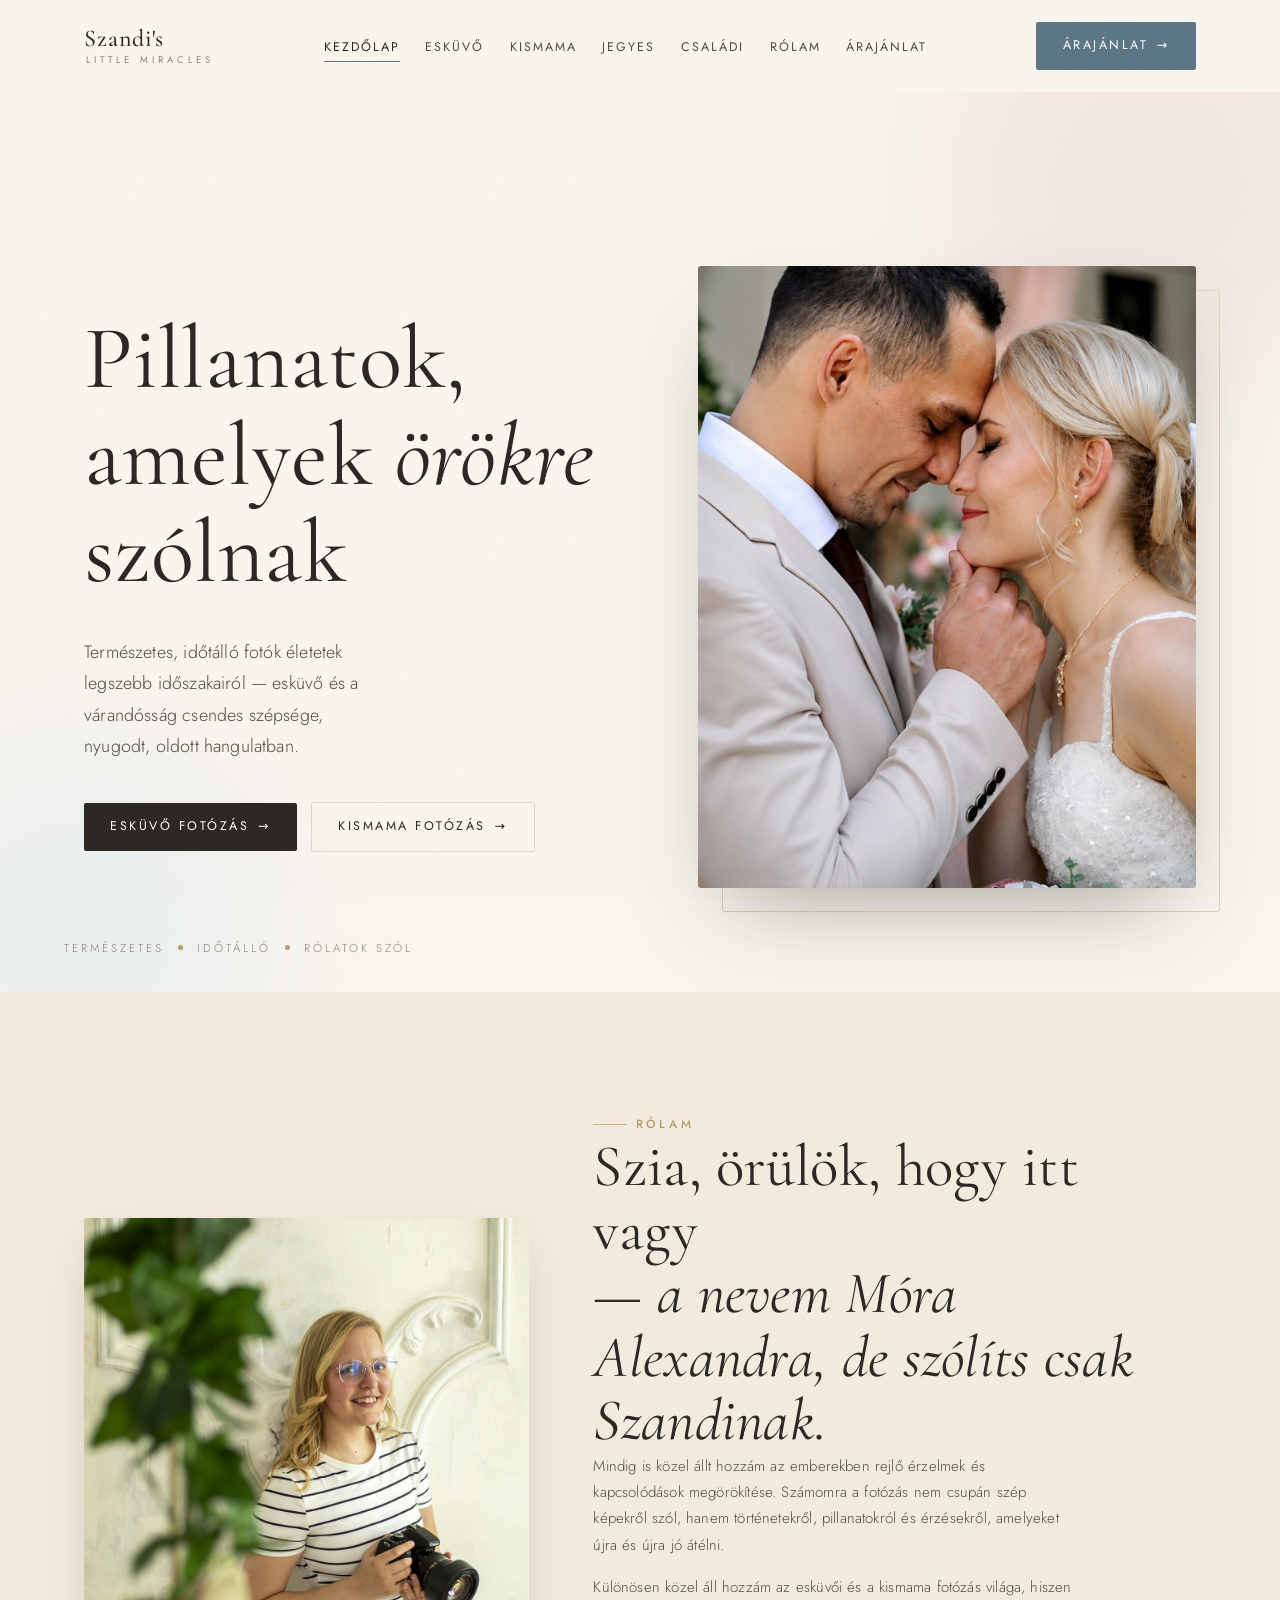
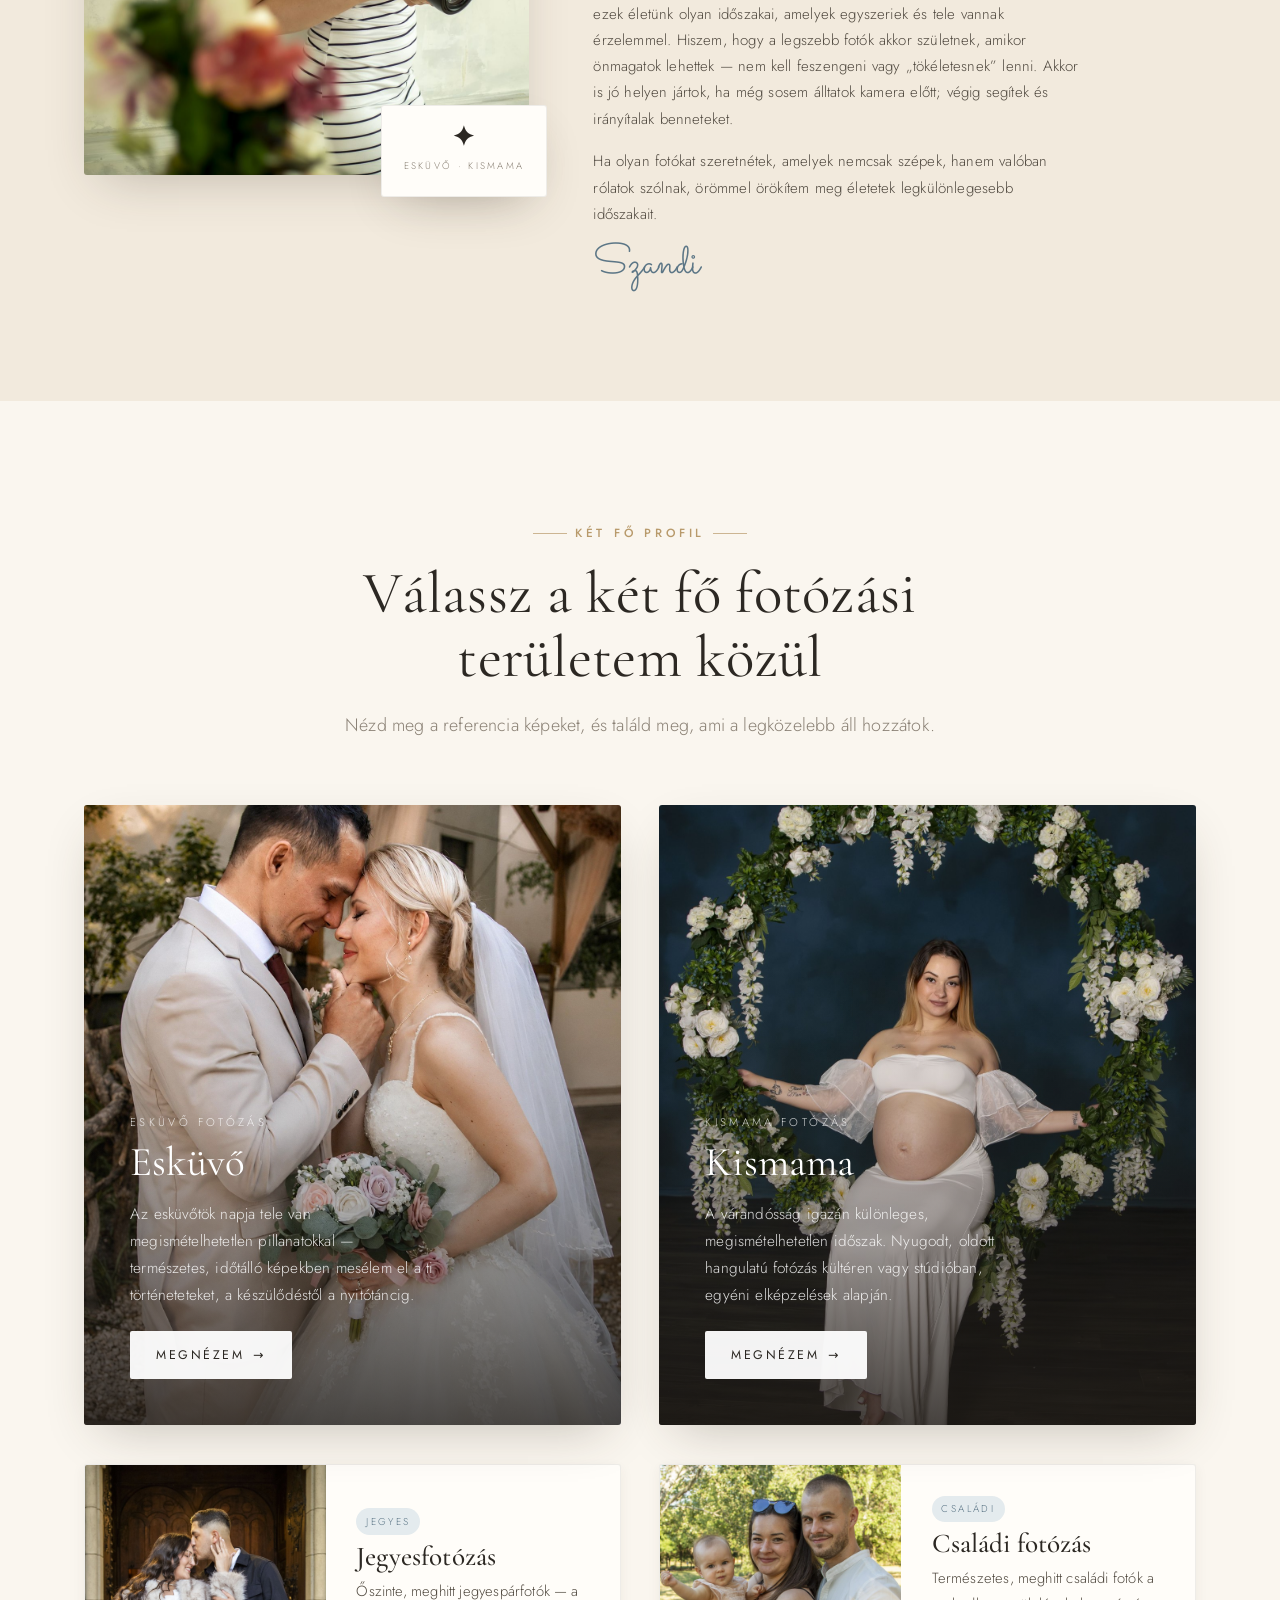
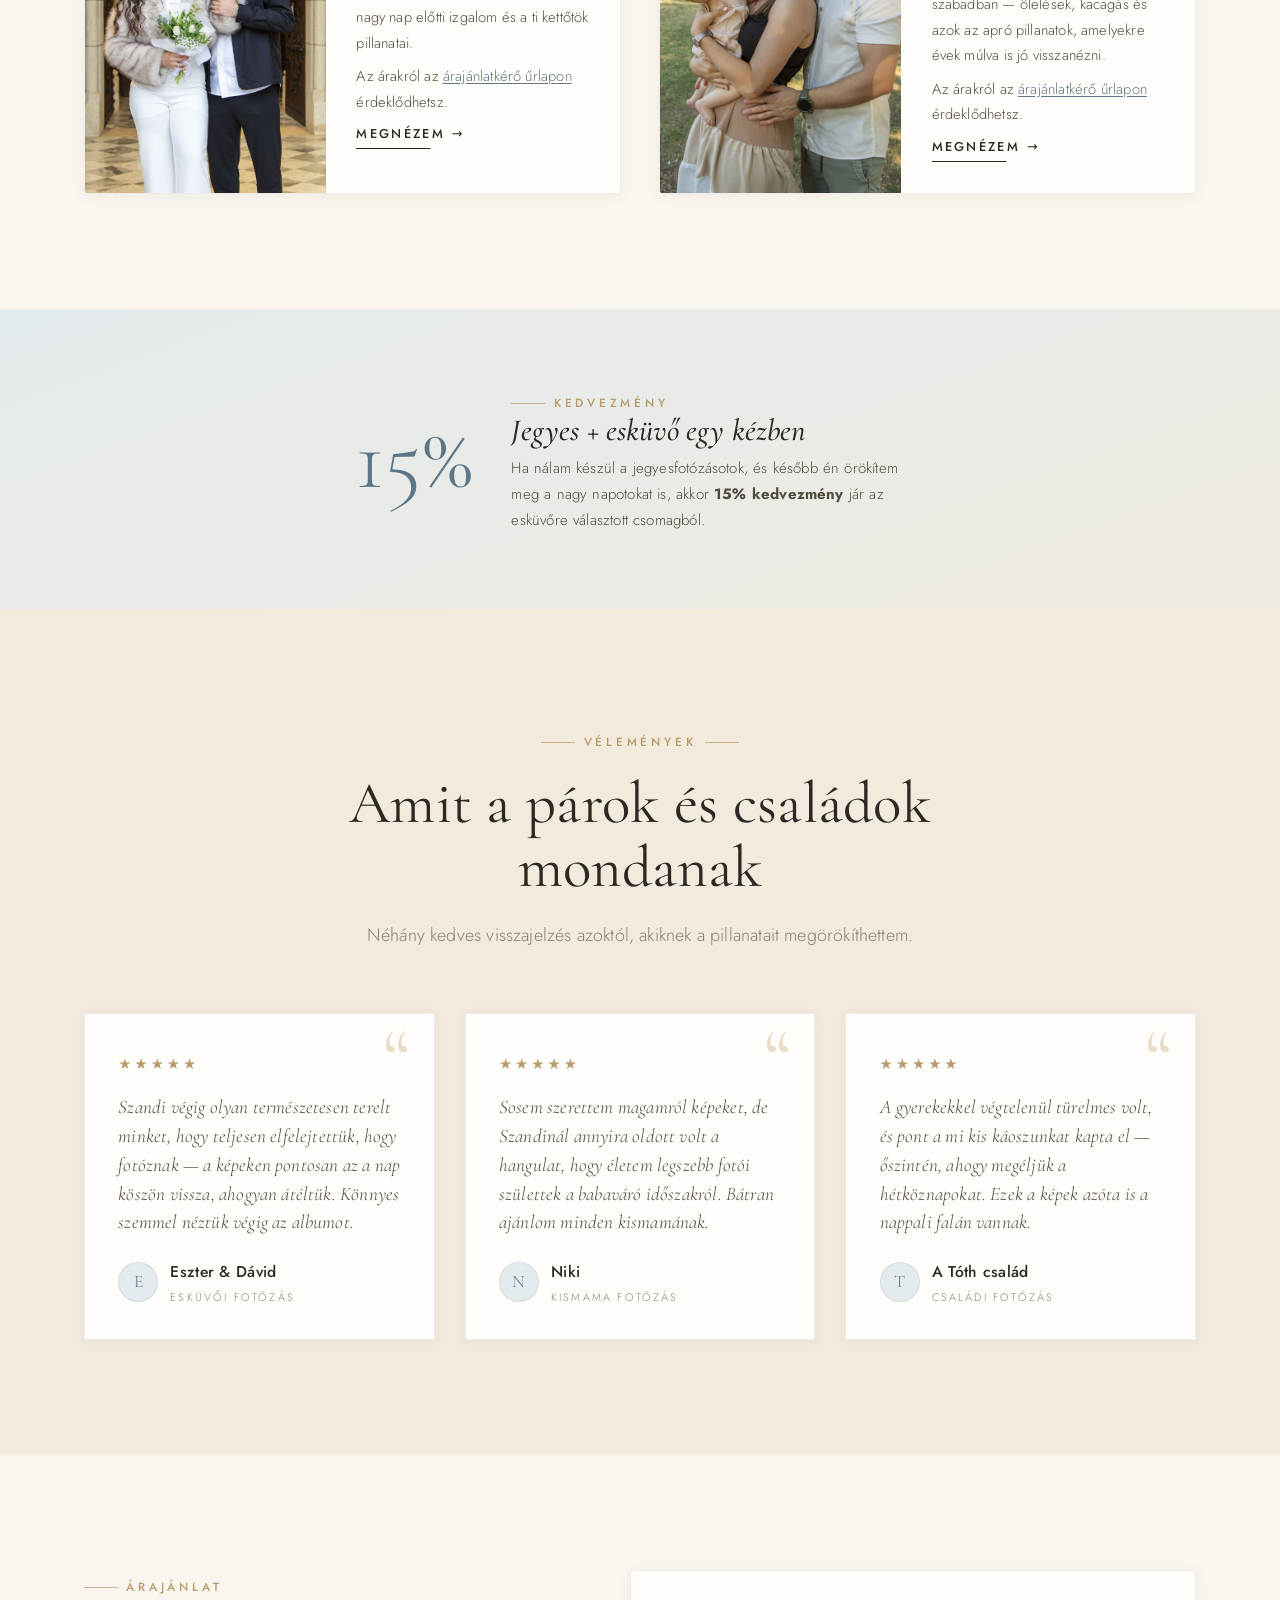
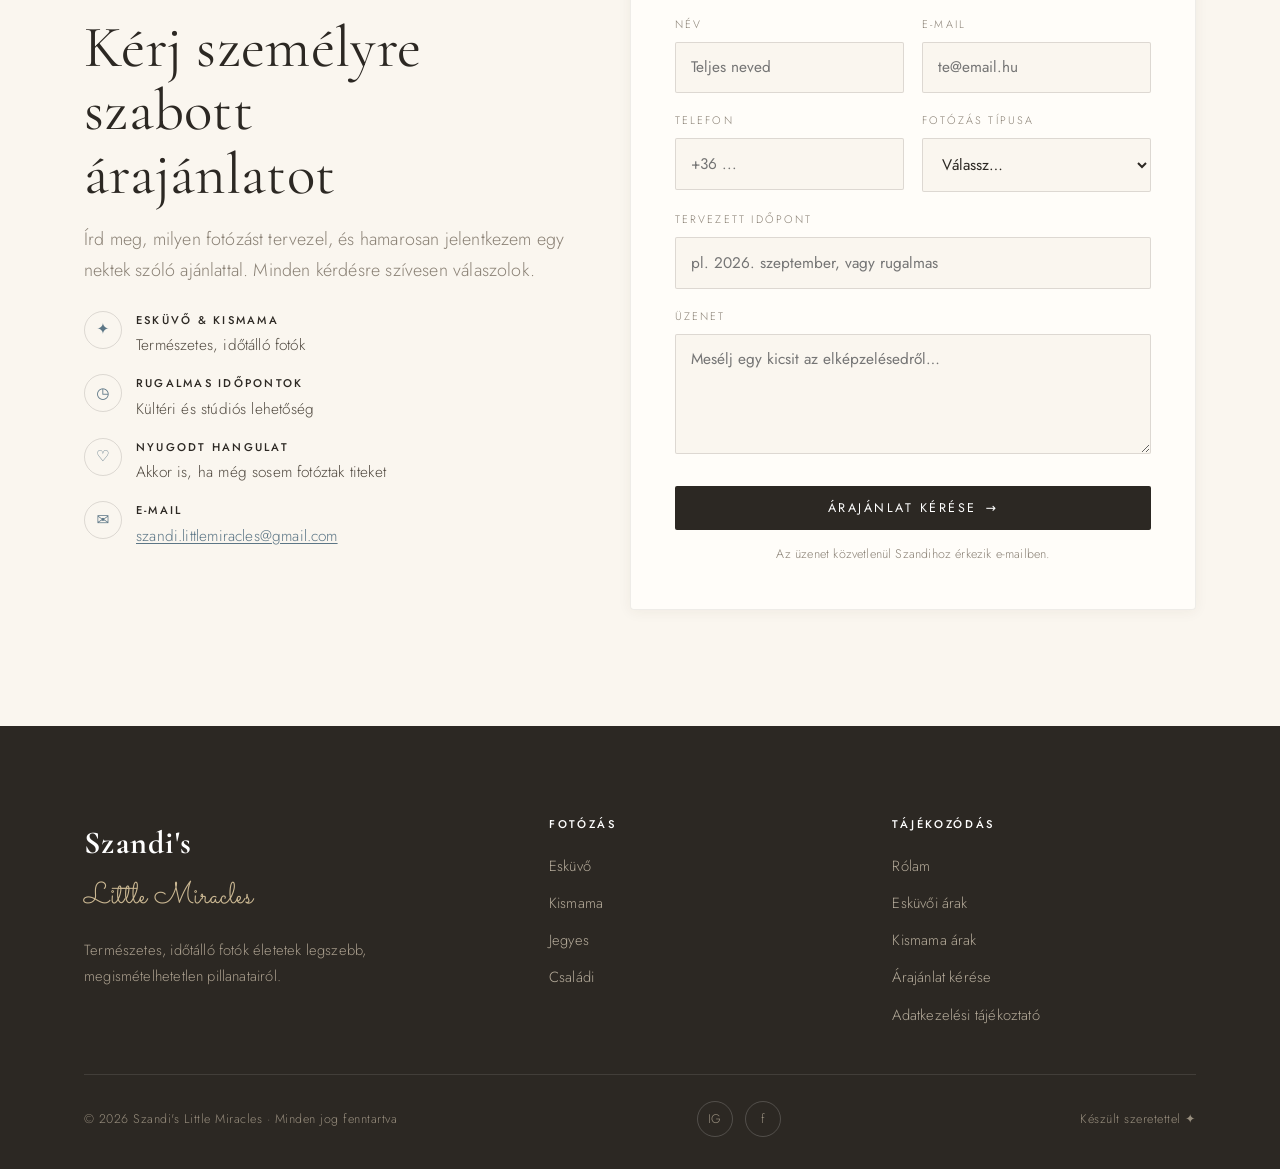
==== commit 791a7853: "Ajánlatkérő űrlap: mailto → FormSubmit közvetlen küldés (mailto fallback) + új Rólam portré Co-Autho" ====
--- a/index.html
+++ b/index.html
@@ -58,7 +58,7 @@
   <div class="container about-grid">
     <div class="about-photo reveal">
       <div class="ph">
-        <img src="images/rolam/szandi.jpg" alt="Móra Alexandra – Szandi, fotográfus a kamerájával" loading="lazy">
+        <img src="images/rolam/szandi-2026.jpg" alt="Móra Alexandra – Szandi, fotográfus a kamerájával" loading="lazy">
       </div>
       <div class="badge"><b>✦</b><span>Esküvő · Kismama</span></div>
     </div>
@@ -214,7 +214,7 @@
       <div class="field"><label for="datum">Tervezett időpont</label><input type="text" id="datum" name="datum" placeholder="pl. 2026. szeptember, vagy rugalmas"></div>
       <div class="field"><label for="uzenet">Üzenet</label><textarea id="uzenet" name="uzenet" placeholder="Mesélj egy kicsit az elképzelésedről…"></textarea></div>
       <button type="submit" class="btn">Árajánlat kérése<span class="arrow">→</span></button>
-      <p class="form-note">Az elküldés gomb megnyitja a leveleződet a kész üzenettel.</p>
+      <p class="form-note">Az üzenet közvetlenül Szandihoz érkezik e-mailben.</p>
     </form>
   </div>
 </section>
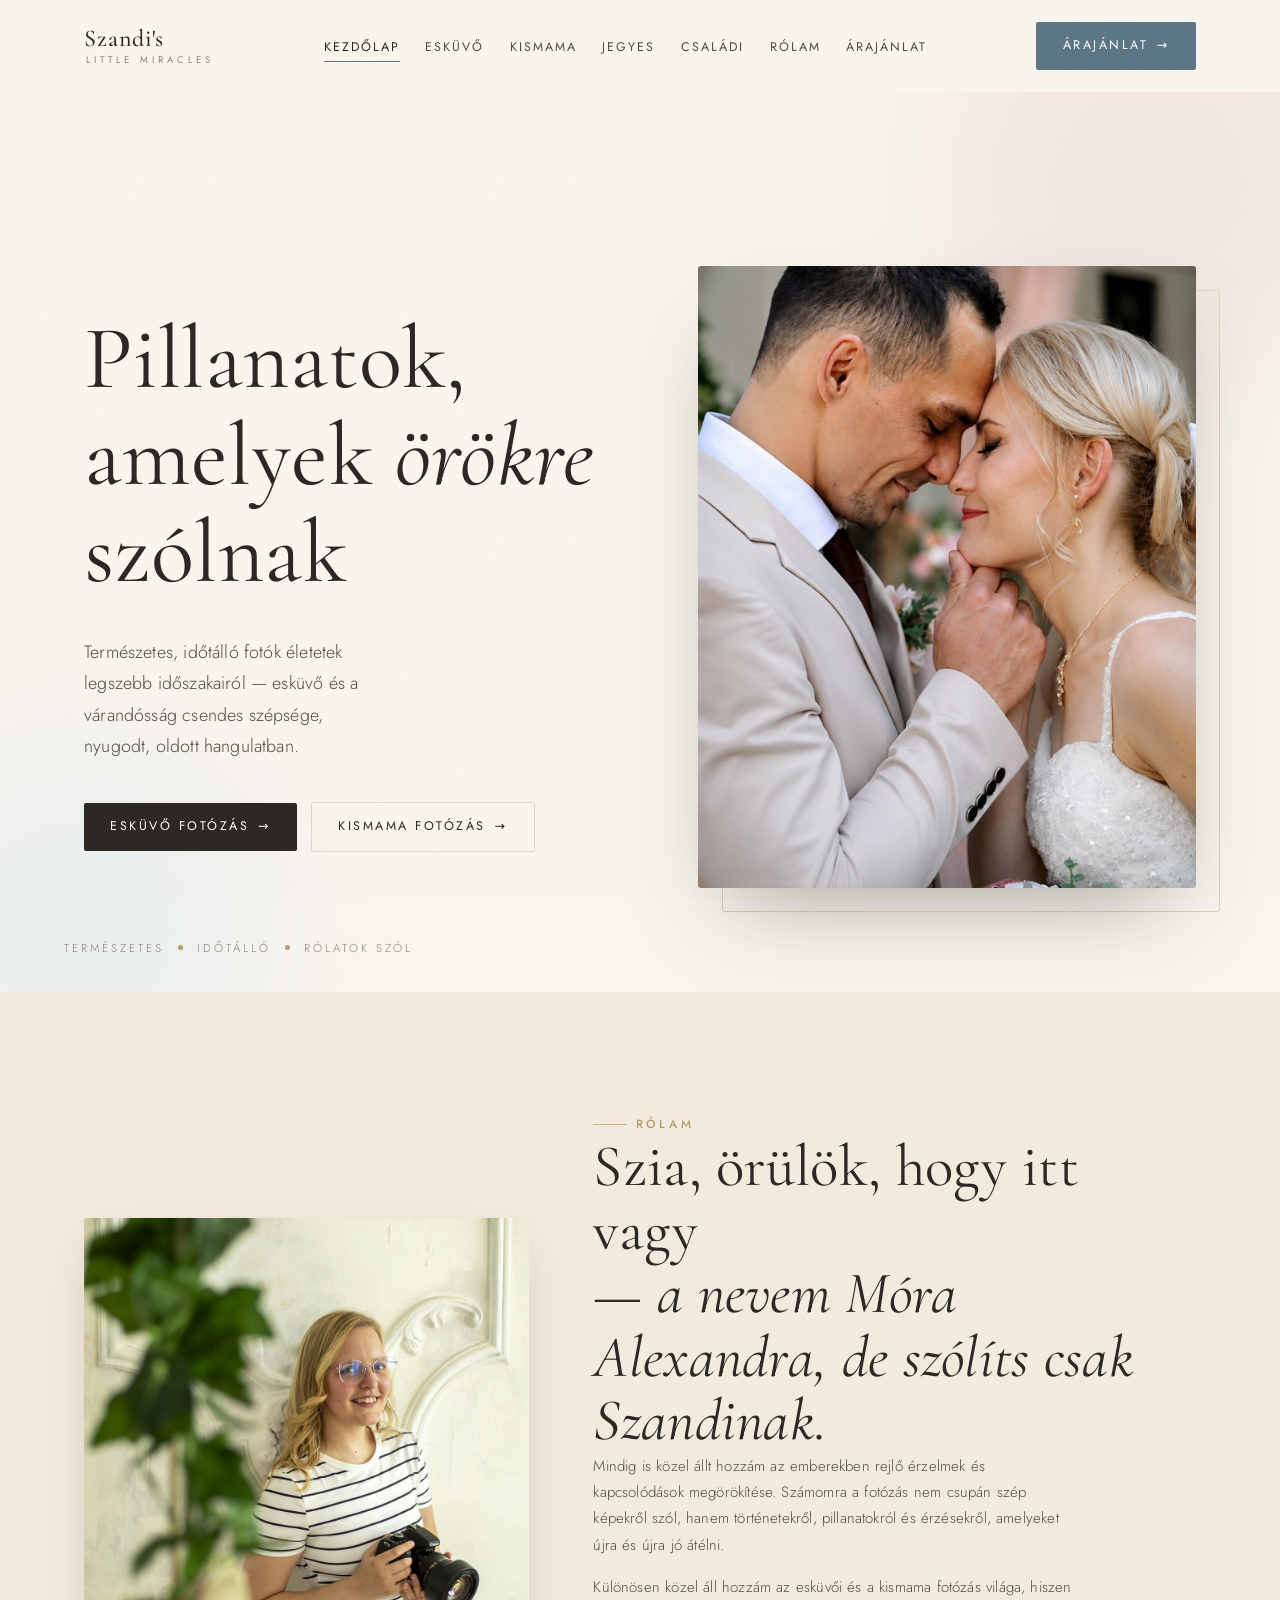
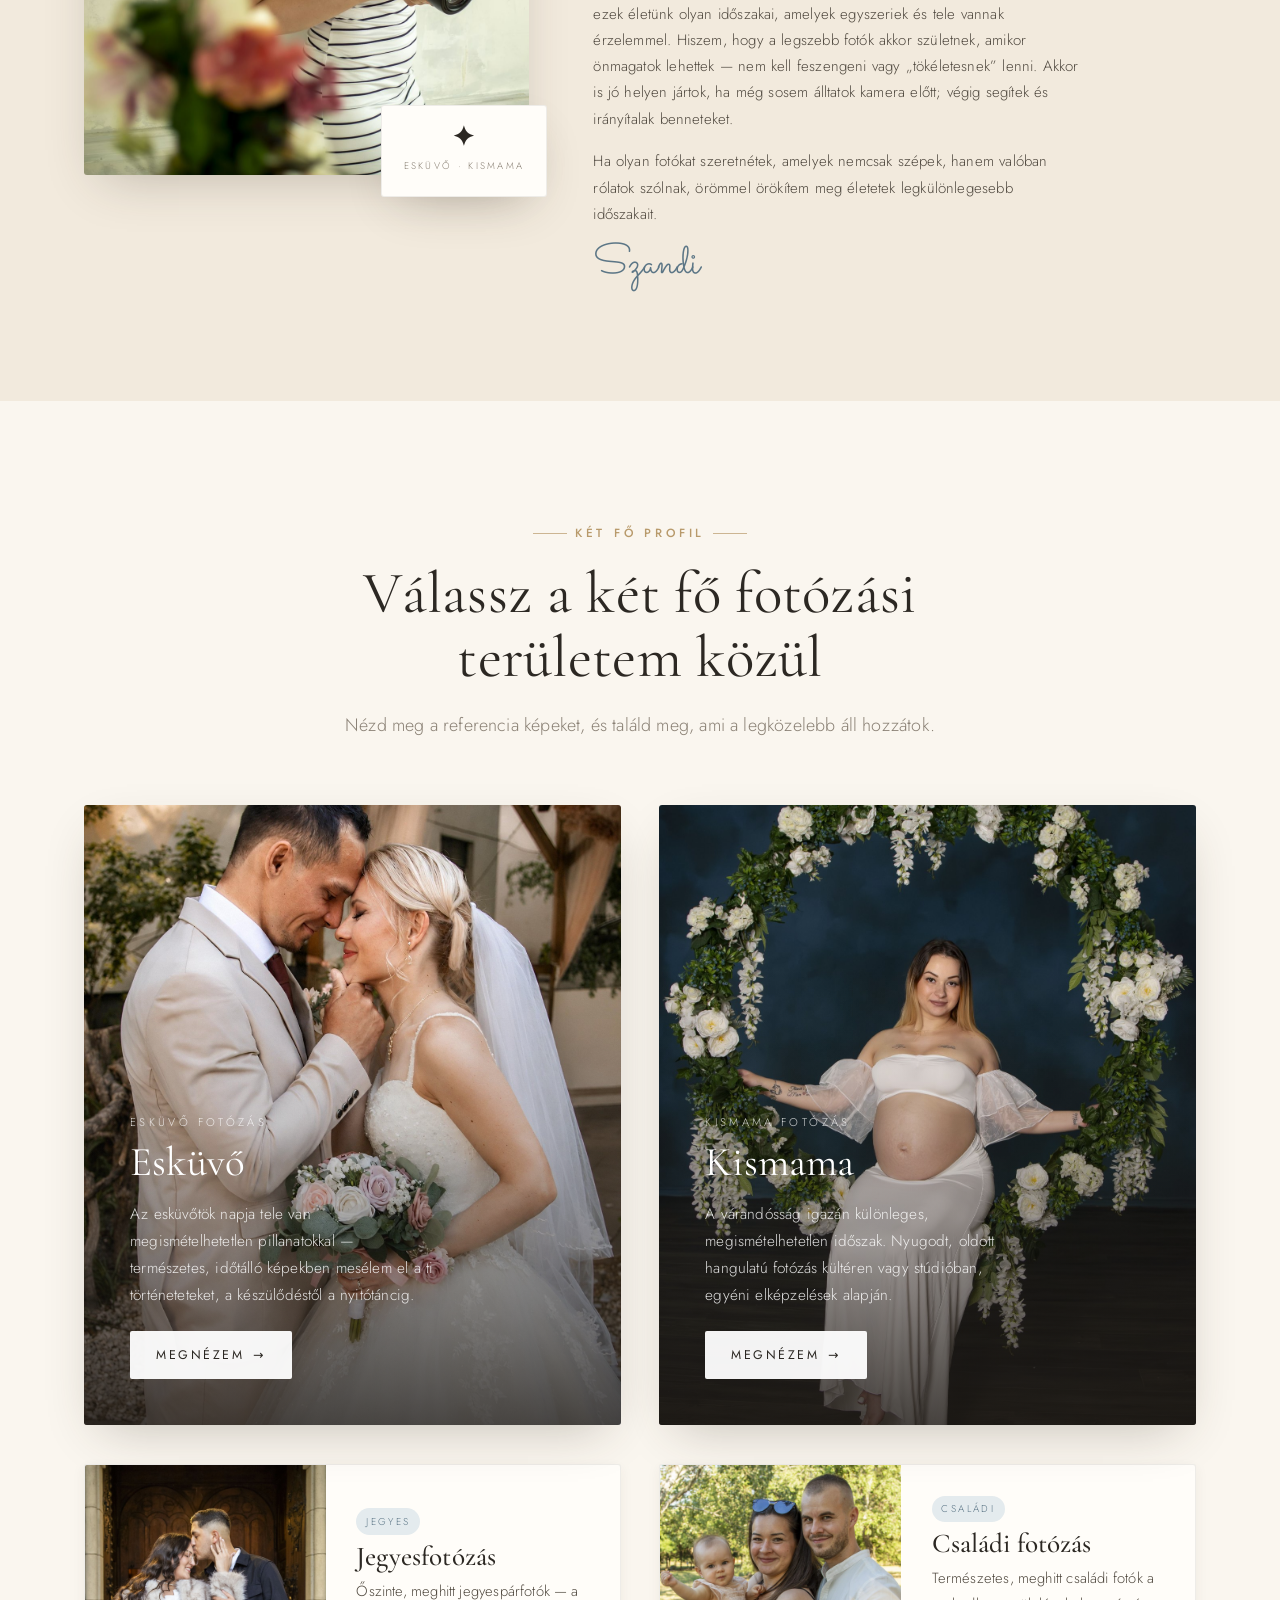
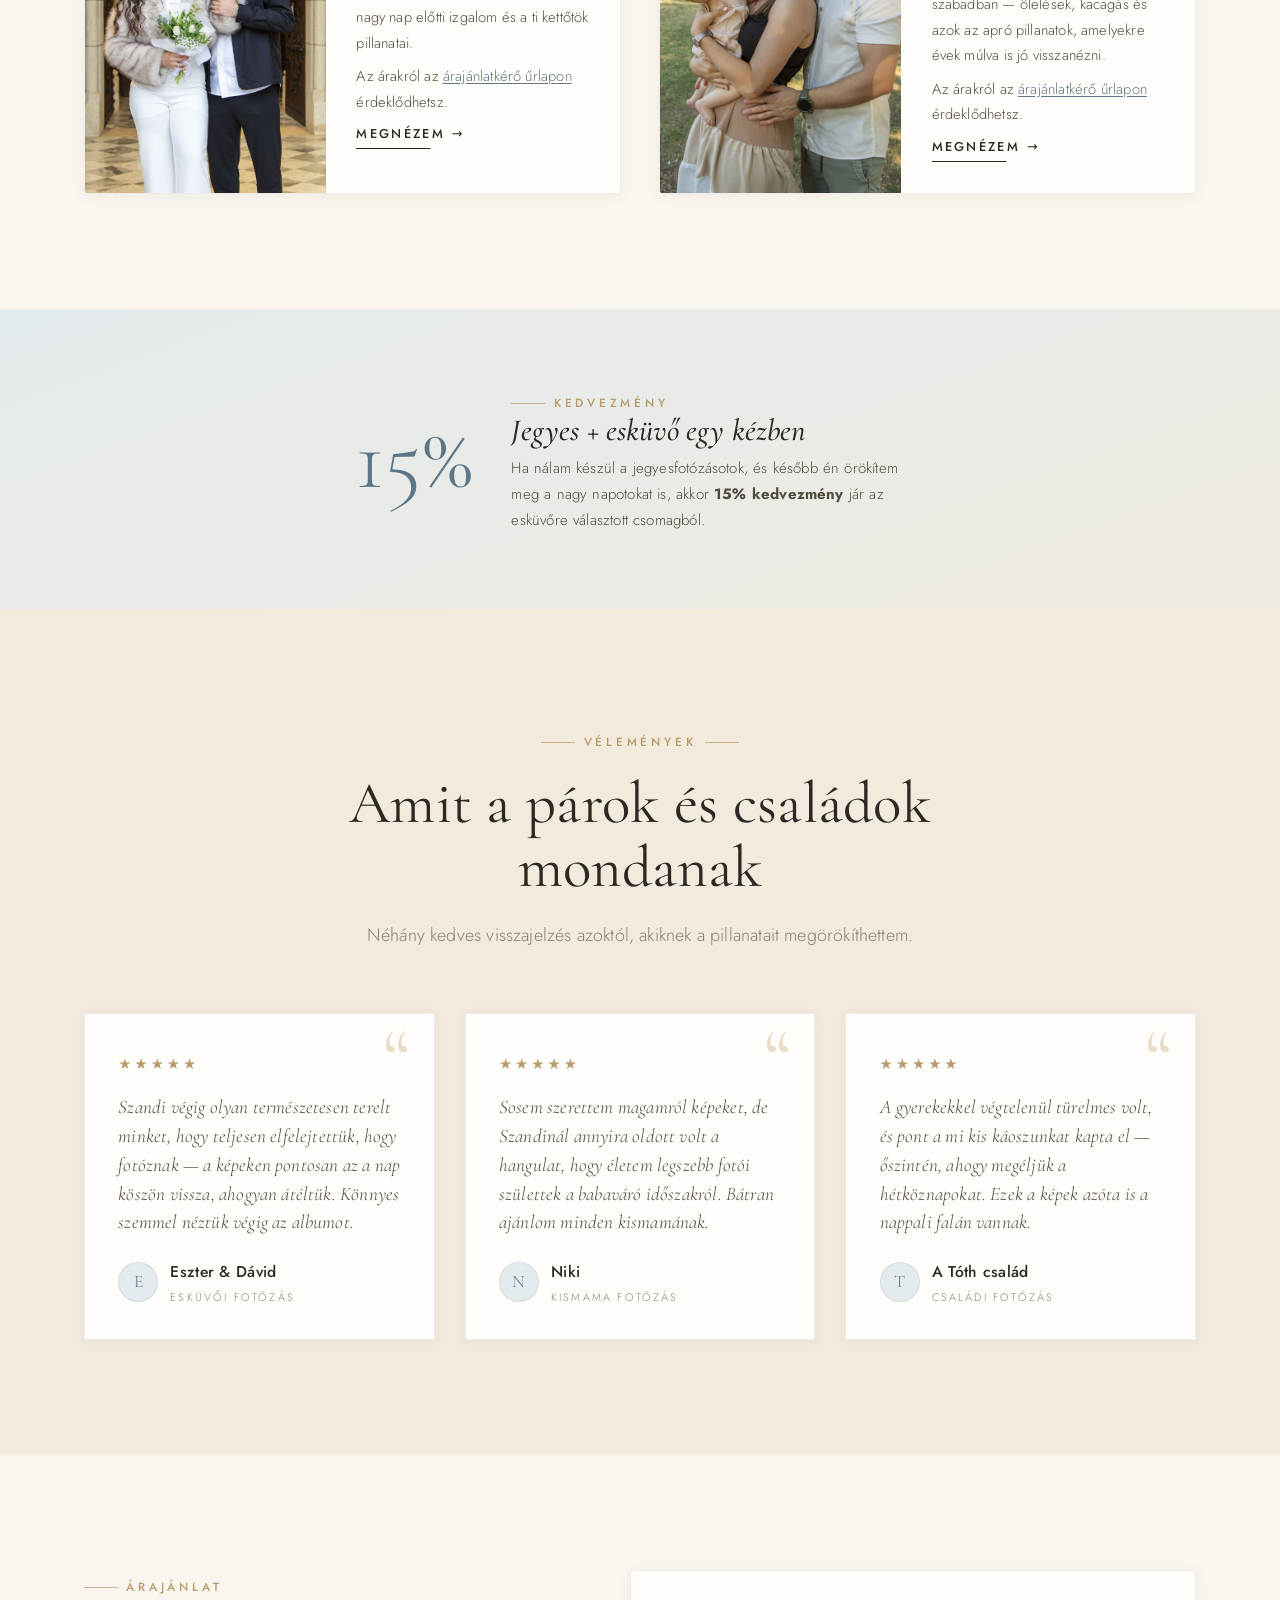
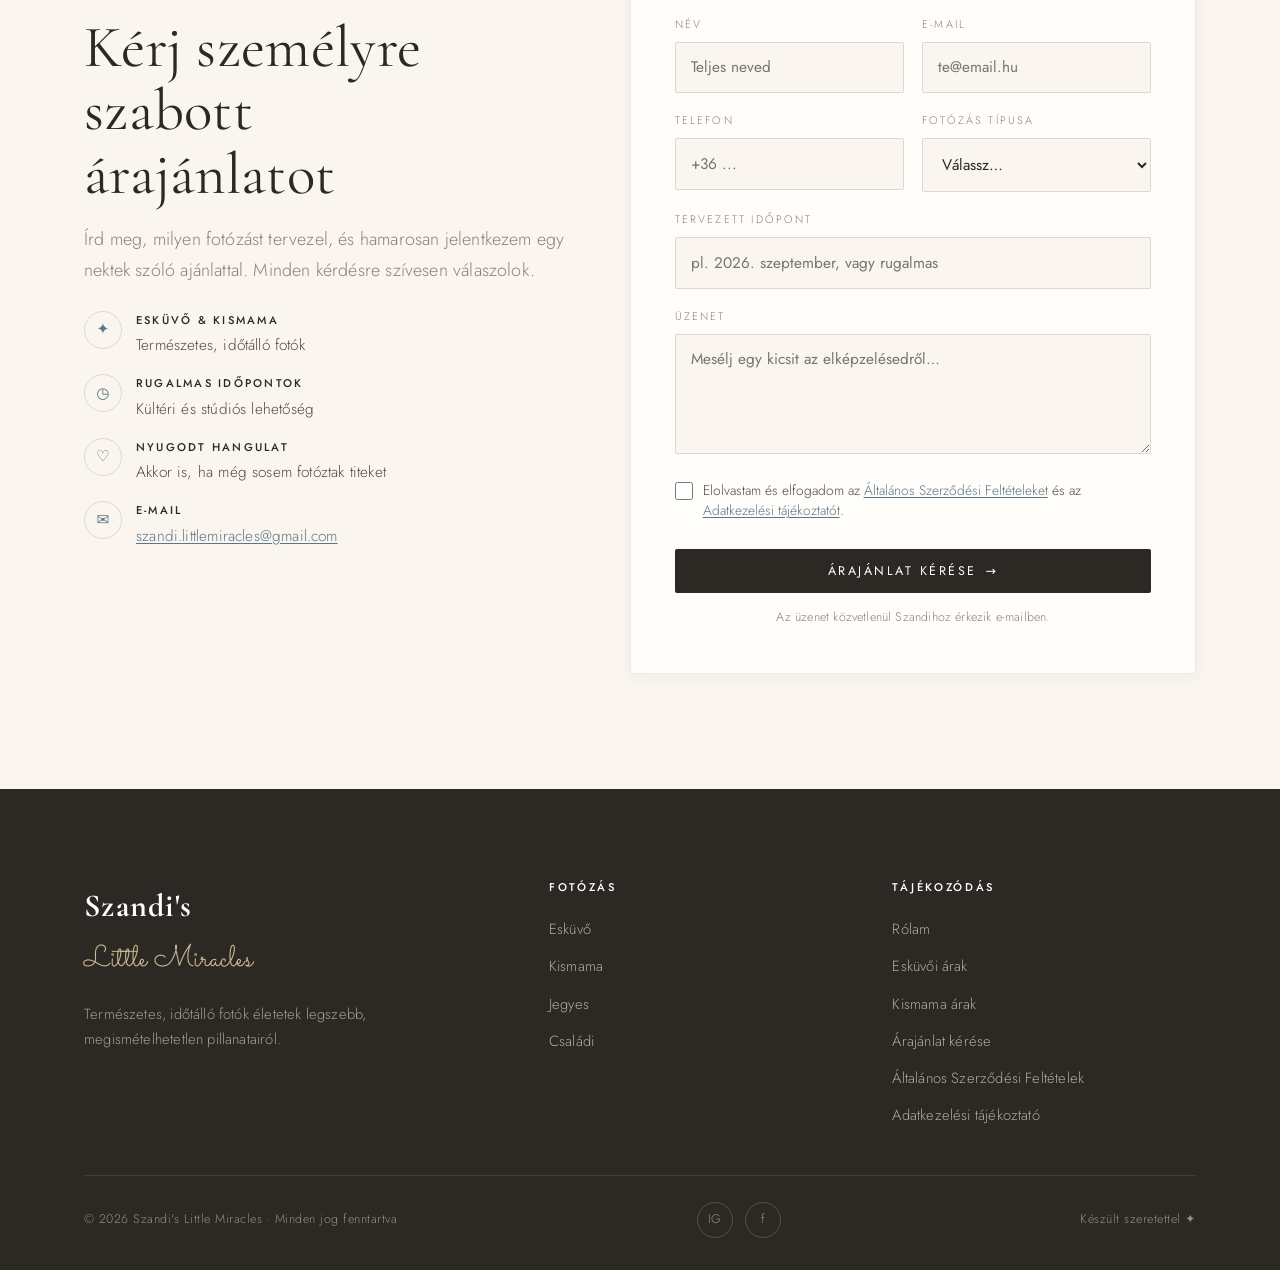
==== commit 5c558259: "ASZF oldal letrehozasa es kotelezo elfogadasa az ajanlatkero urlapon" ====
--- a/index.html
+++ b/index.html
@@ -213,6 +213,12 @@
       </div>
       <div class="field"><label for="datum">Tervezett időpont</label><input type="text" id="datum" name="datum" placeholder="pl. 2026. szeptember, vagy rugalmas"></div>
       <div class="field"><label for="uzenet">Üzenet</label><textarea id="uzenet" name="uzenet" placeholder="Mesélj egy kicsit az elképzelésedről…"></textarea></div>
+      <div class="field field--check">
+        <label class="check-label">
+          <input type="checkbox" id="aszf-elfogad" name="aszf_elfogad" required>
+          <span>Elolvastam és elfogadom az <a href="aszf.html" target="_blank">Általános Szerződési Feltételeket</a> és az <a href="adatkezeles.html" target="_blank">Adatkezelési tájékoztatót</a>.</span>
+        </label>
+      </div>
       <button type="submit" class="btn">Árajánlat kérése<span class="arrow">→</span></button>
       <p class="form-note">Az üzenet közvetlenül Szandihoz érkezik e-mailben.</p>
     </form>
@@ -246,6 +252,7 @@
           <li><a href="eskuvo.html#arak">Esküvői árak</a></li>
           <li><a href="kismama.html#arak">Kismama árak</a></li>
           <li><a href="index.html#ajanlat">Árajánlat kérése</a></li>
+          <li><a href="aszf.html">Általános Szerződési Feltételek</a></li>
           <li><a href="adatkezeles.html">Adatkezelési tájékoztató</a></li>
         </ul>
       </div>
--- a/css/style.css
+++ b/css/style.css
@@ -367,6 +367,12 @@
 .field input:focus,.field select:focus,.field textarea:focus{ outline:none; border-color:var(--blue-deep); background:#fff; }
 .form .btn{ width:100%; justify-content:center; margin-top:6px; }
 .form-note{ font-size:.78rem; color:var(--muted); margin-top:14px; text-align:center; }
+
+.field--check{ margin-bottom:22px; }
+.field--check label.check-label{ display:flex; align-items:flex-start; gap:10px; cursor:pointer; font-size:.86rem; color:var(--ink-soft); line-height:1.5; text-transform:none; letter-spacing:normal; }
+.check-label input[type="checkbox"]{ width:18px; height:18px; flex:none; margin-top:2px; accent-color:var(--blue-deep); cursor:pointer; }
+.check-label a{ color:var(--blue-deep); text-decoration:underline; text-underline-offset:2px; }
+.check-label a:hover{ color:var(--ink); }
 
 /* =====================================================================
    JOGI / ADATKEZELÉSI OLDAL
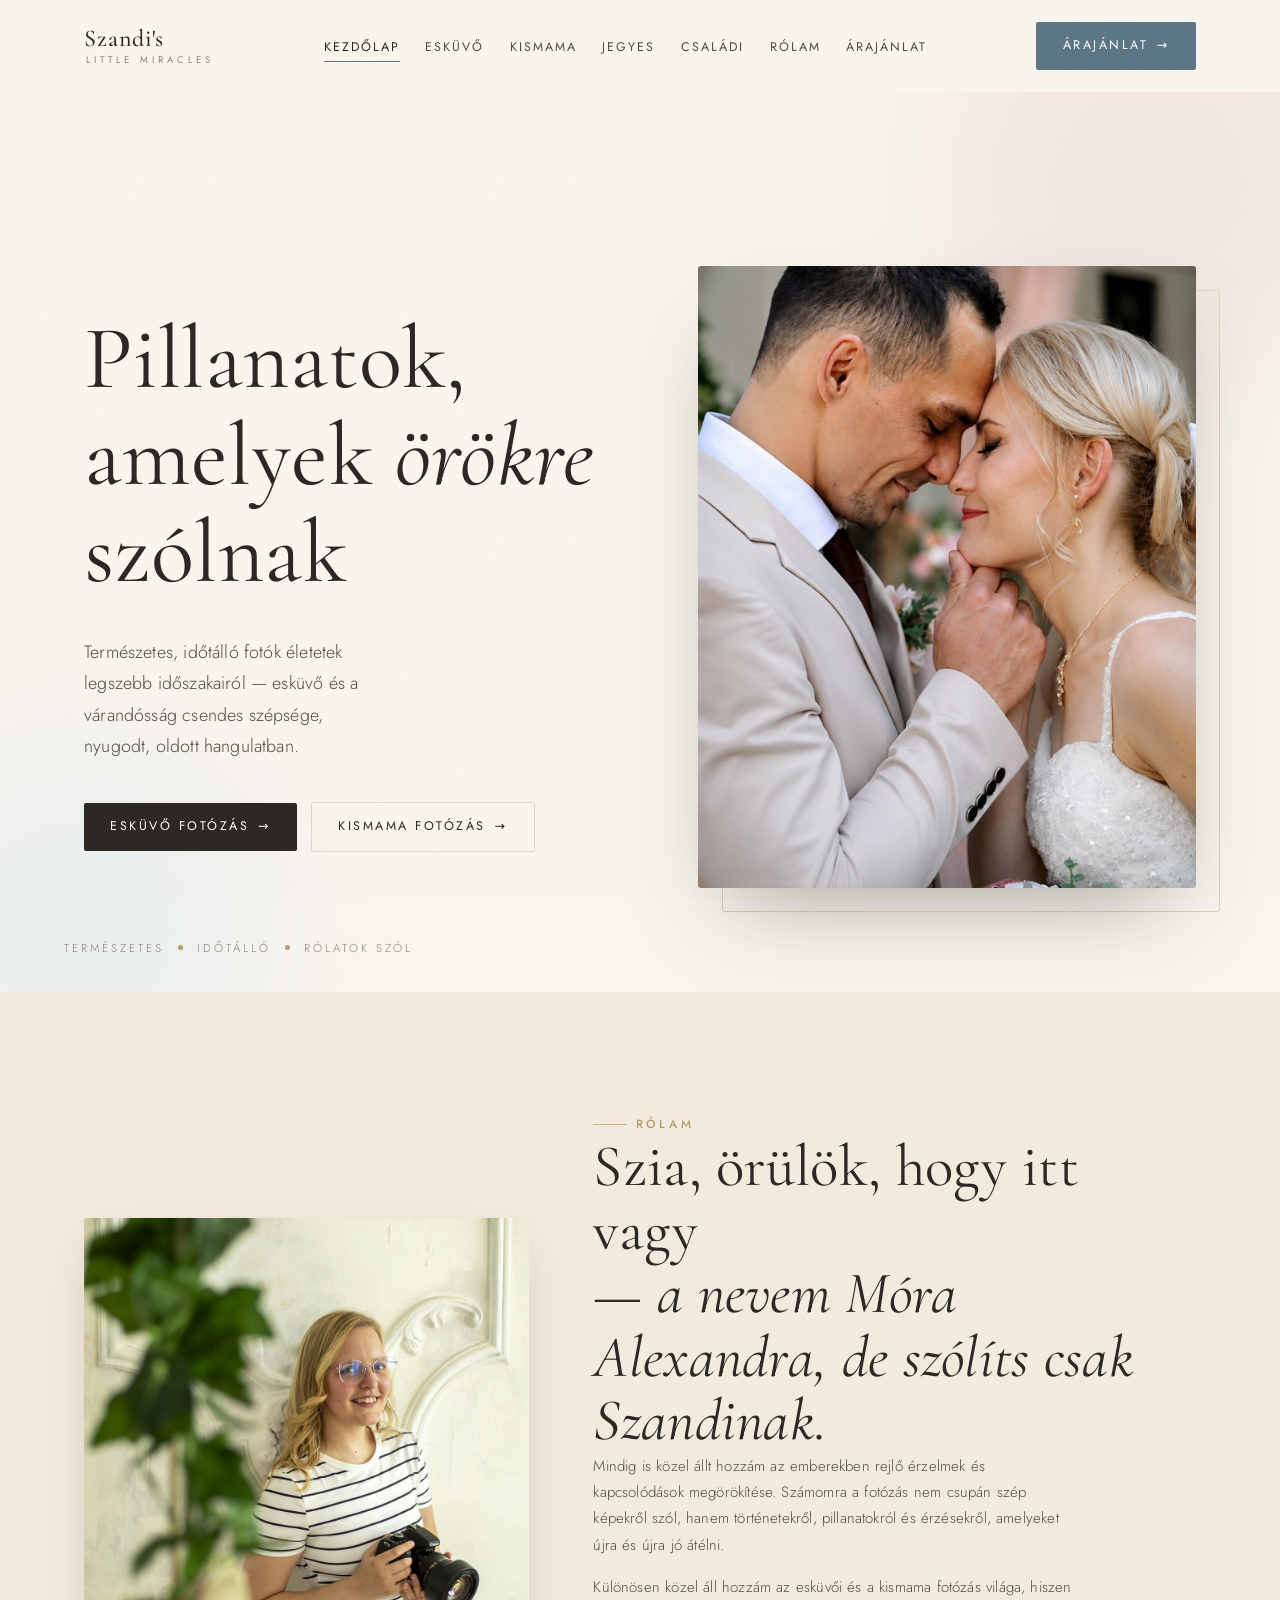
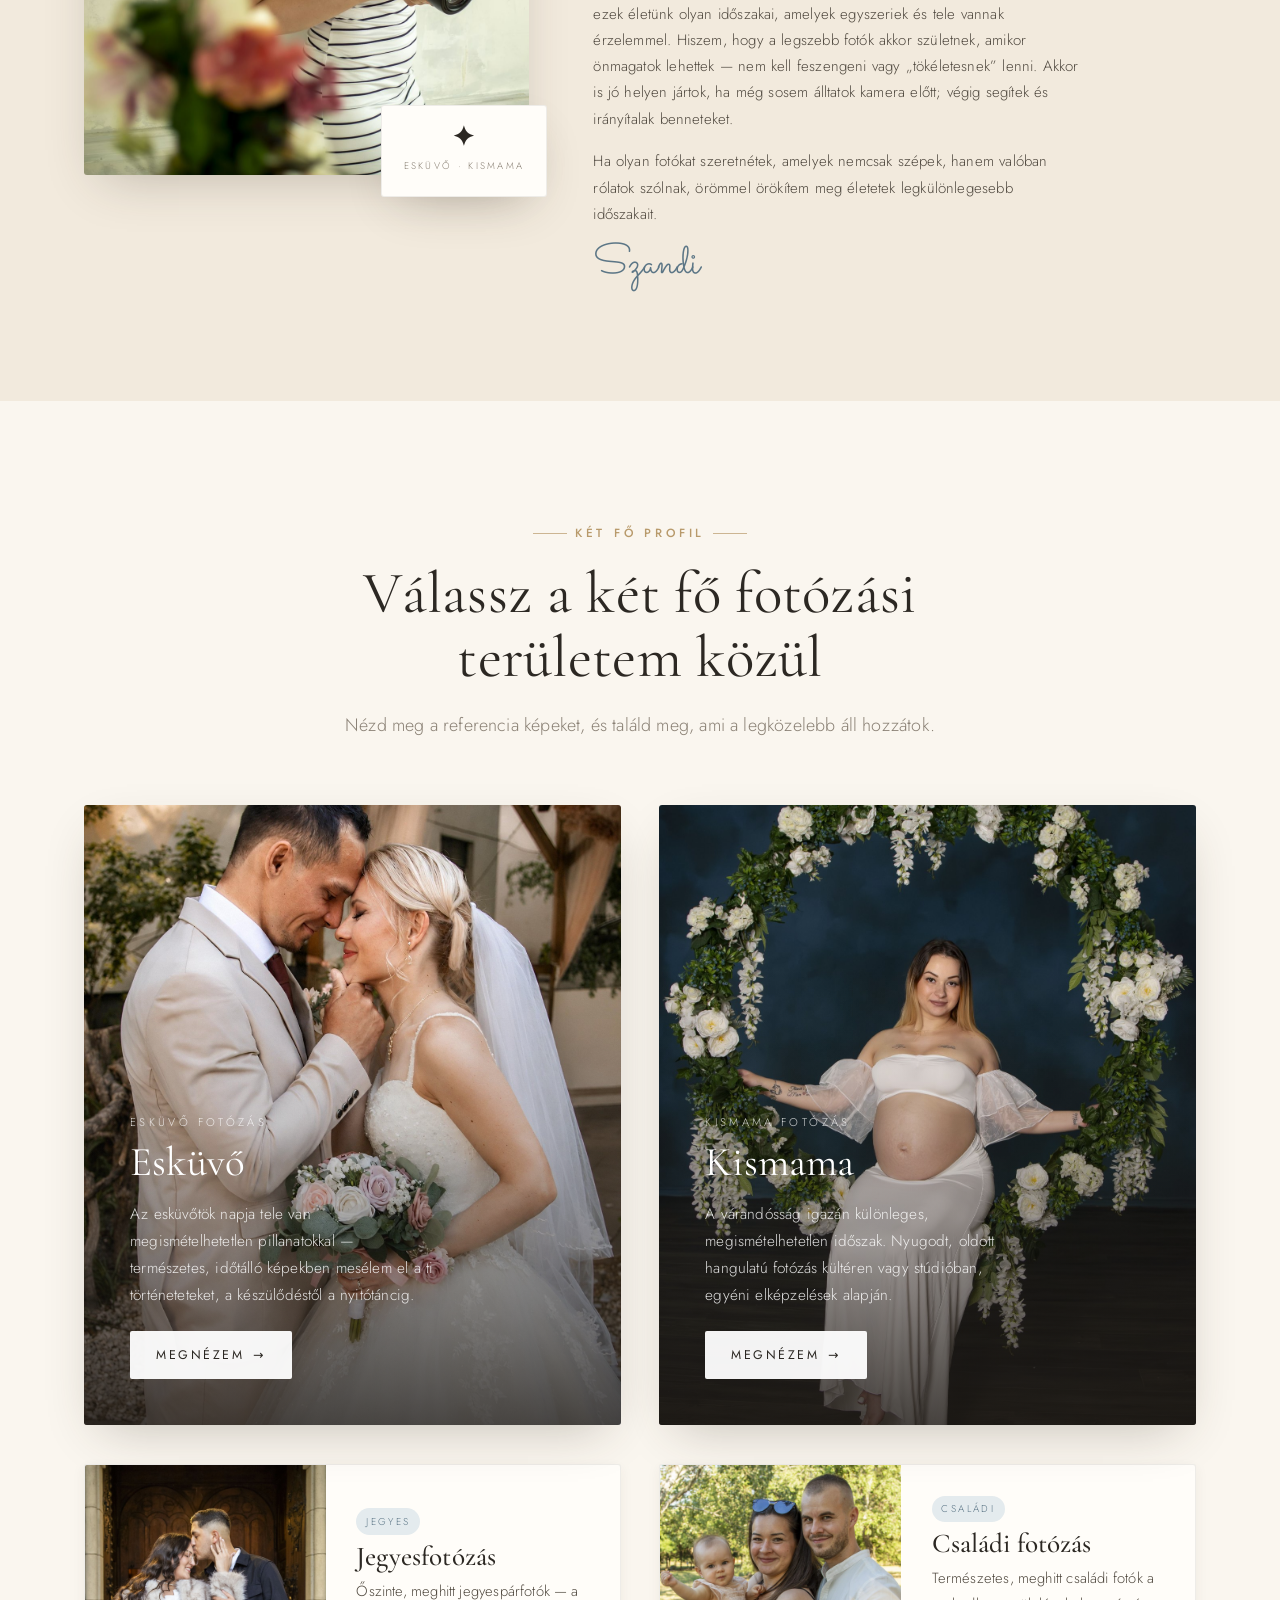
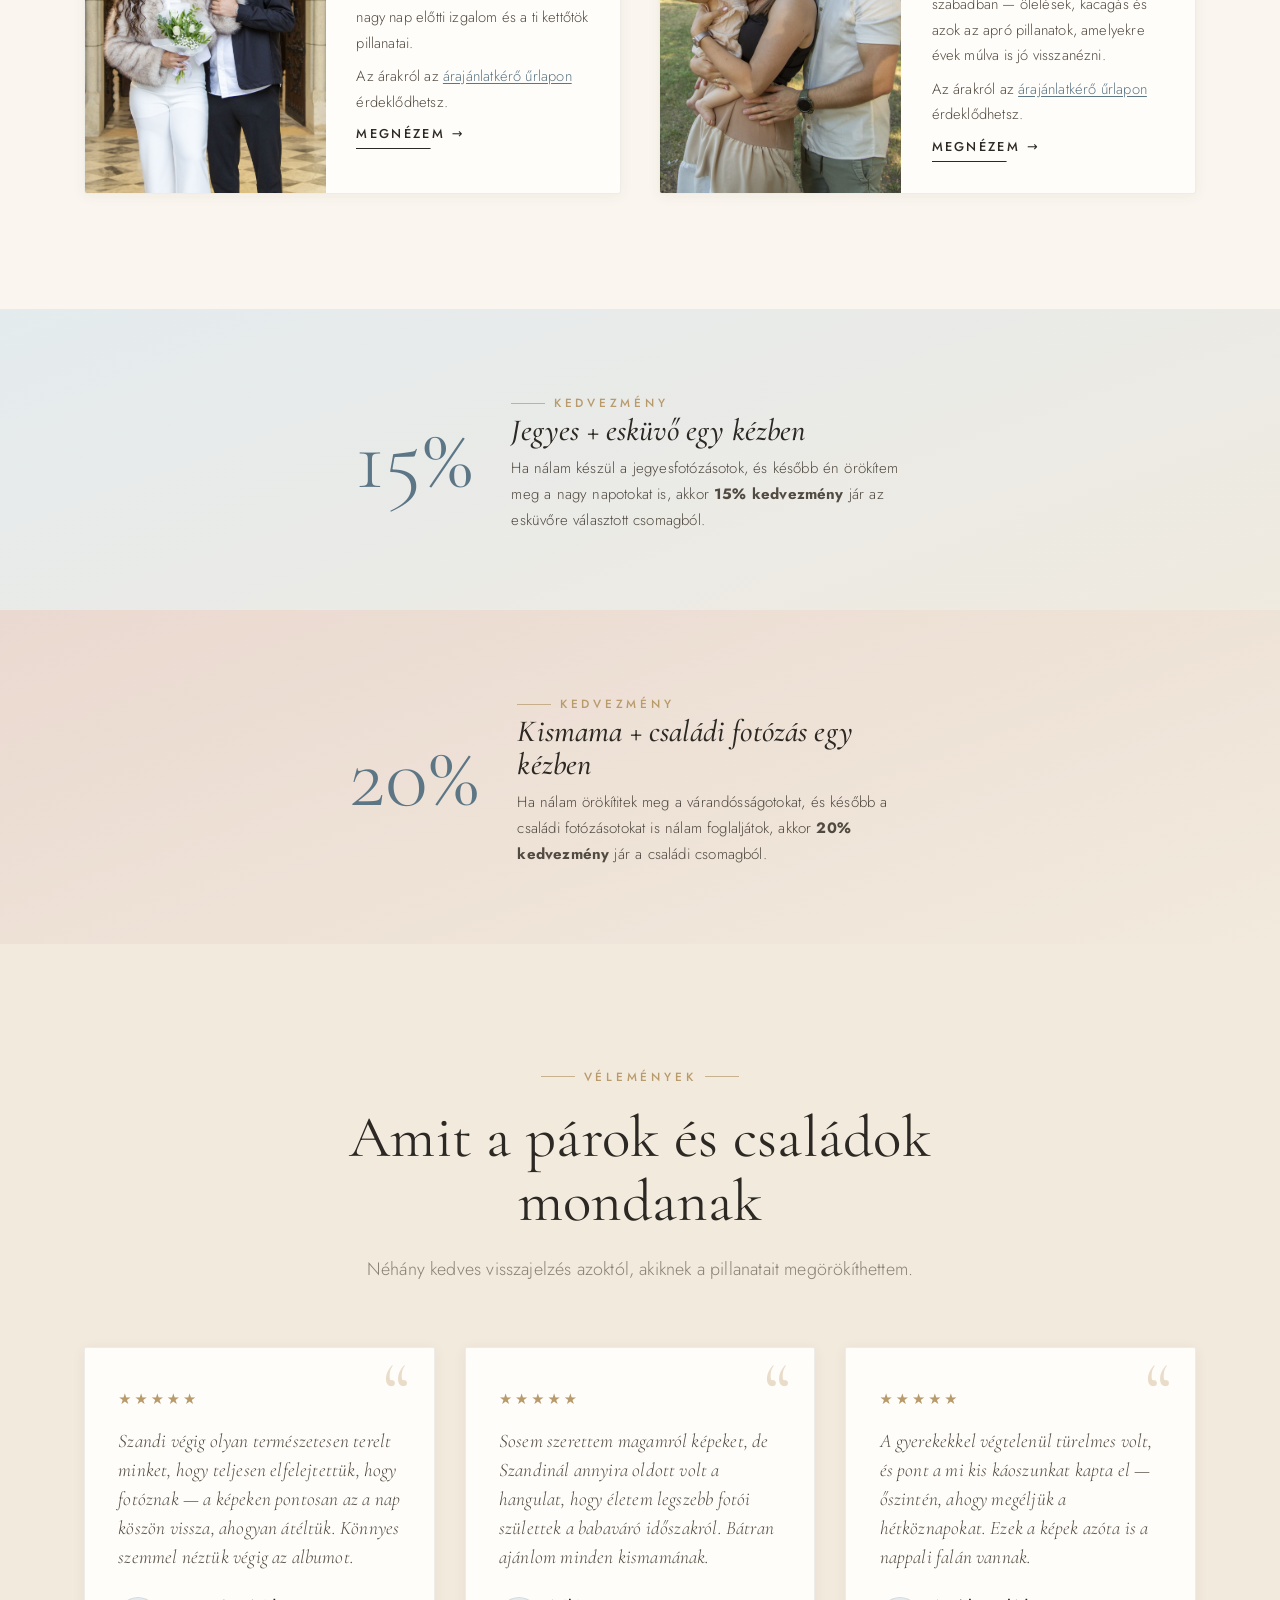
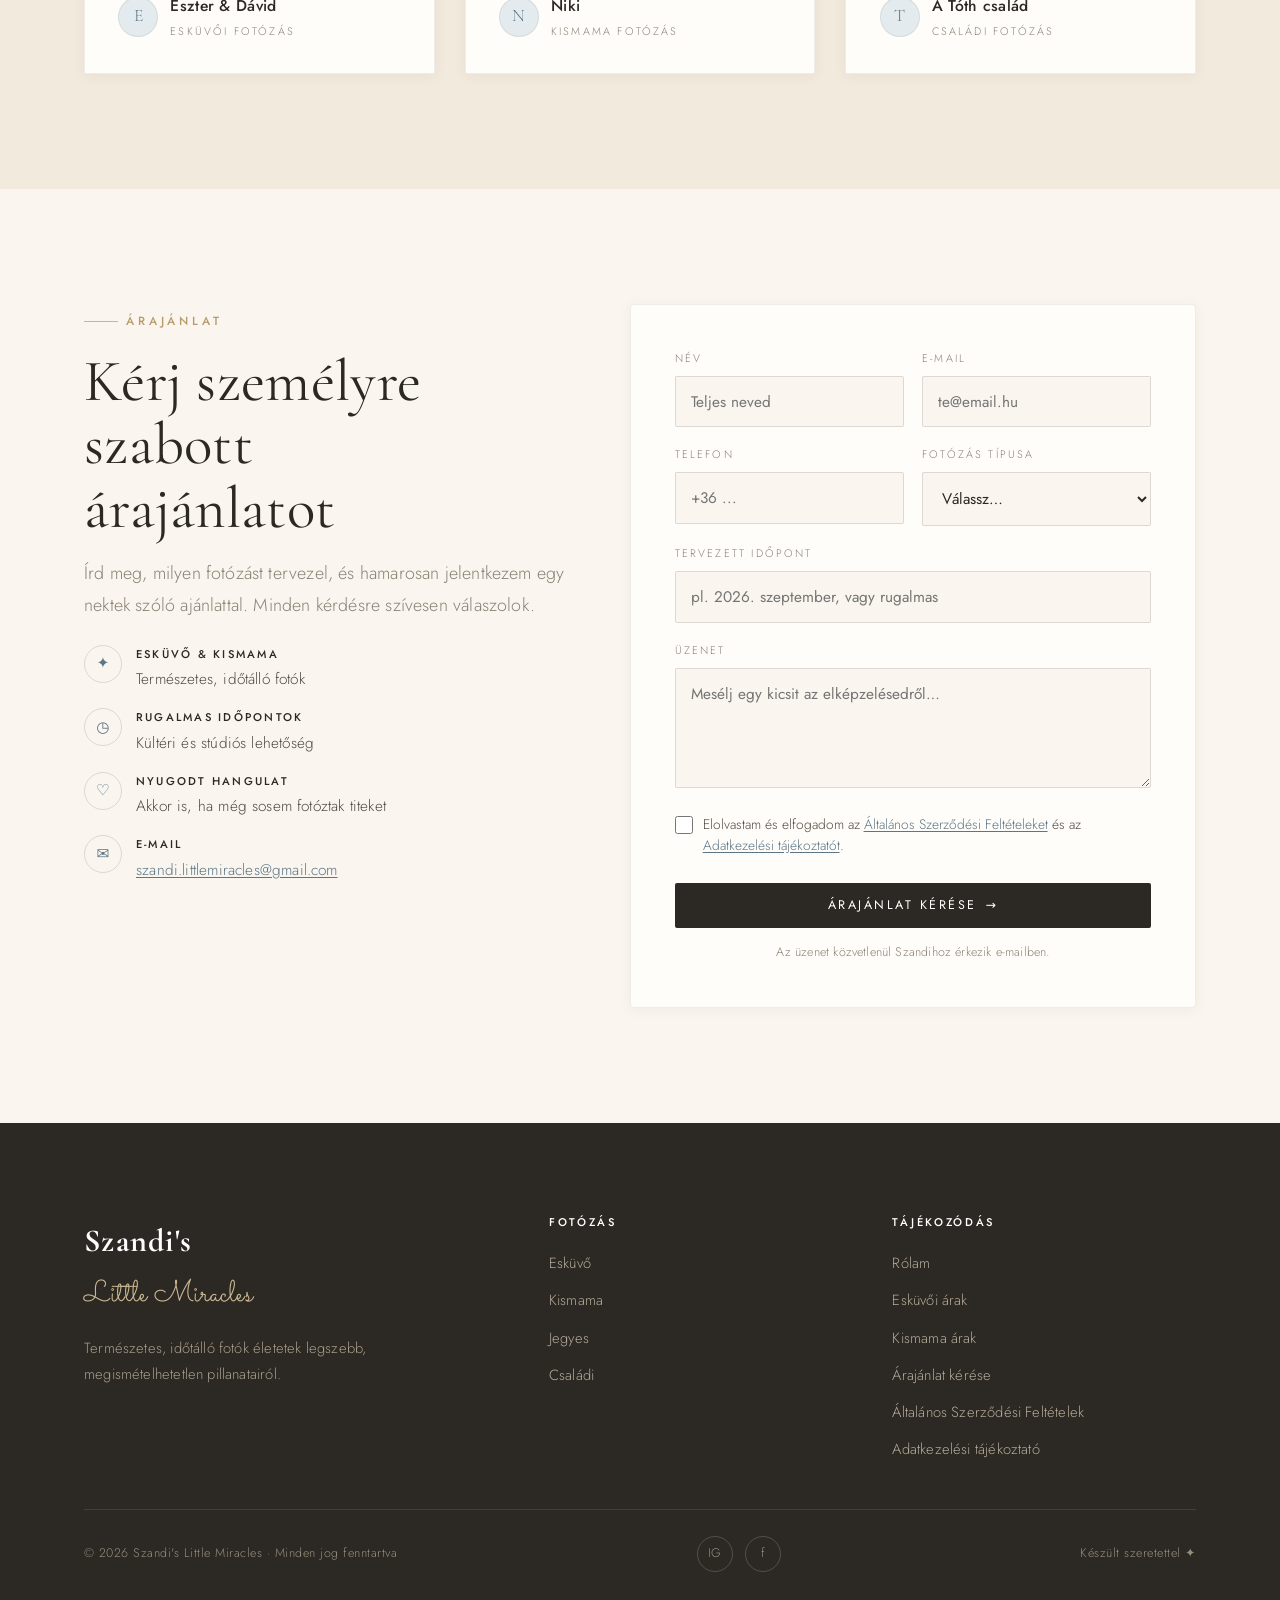
==== commit 04fcf204: "Új akció: kismama + családi fotózás 20% kedvezmény" ====
--- a/index.html
+++ b/index.html
@@ -136,6 +136,18 @@
       <span class="kicker">Kedvezmény</span>
       <h3 class="serif-italic">Jegyes + esküvő egy kézben</h3>
       <p>Ha nálam készül a jegyesfotózásotok, és később én örökítem meg a nagy napotokat is, akkor <b>15% kedvezmény</b> jár az esküvőre választott csomagból.</p>
+    </div>
+  </div>
+</section>
+
+<!-- ============ AKCIÓ 2 ============ -->
+<section class="section section--tight promo bg-blush">
+  <div class="container promo-inner reveal">
+    <div class="pct">20%</div>
+    <div class="pcopy">
+      <span class="kicker">Kedvezmény</span>
+      <h3 class="serif-italic">Kismama + családi fotózás egy kézben</h3>
+      <p>Ha nálam örökítitek meg a várandósságotokat, és később a családi fotózásotokat is nálam foglaljátok, akkor <b>20% kedvezmény</b> jár a családi csomagból.</p>
     </div>
   </div>
 </section>
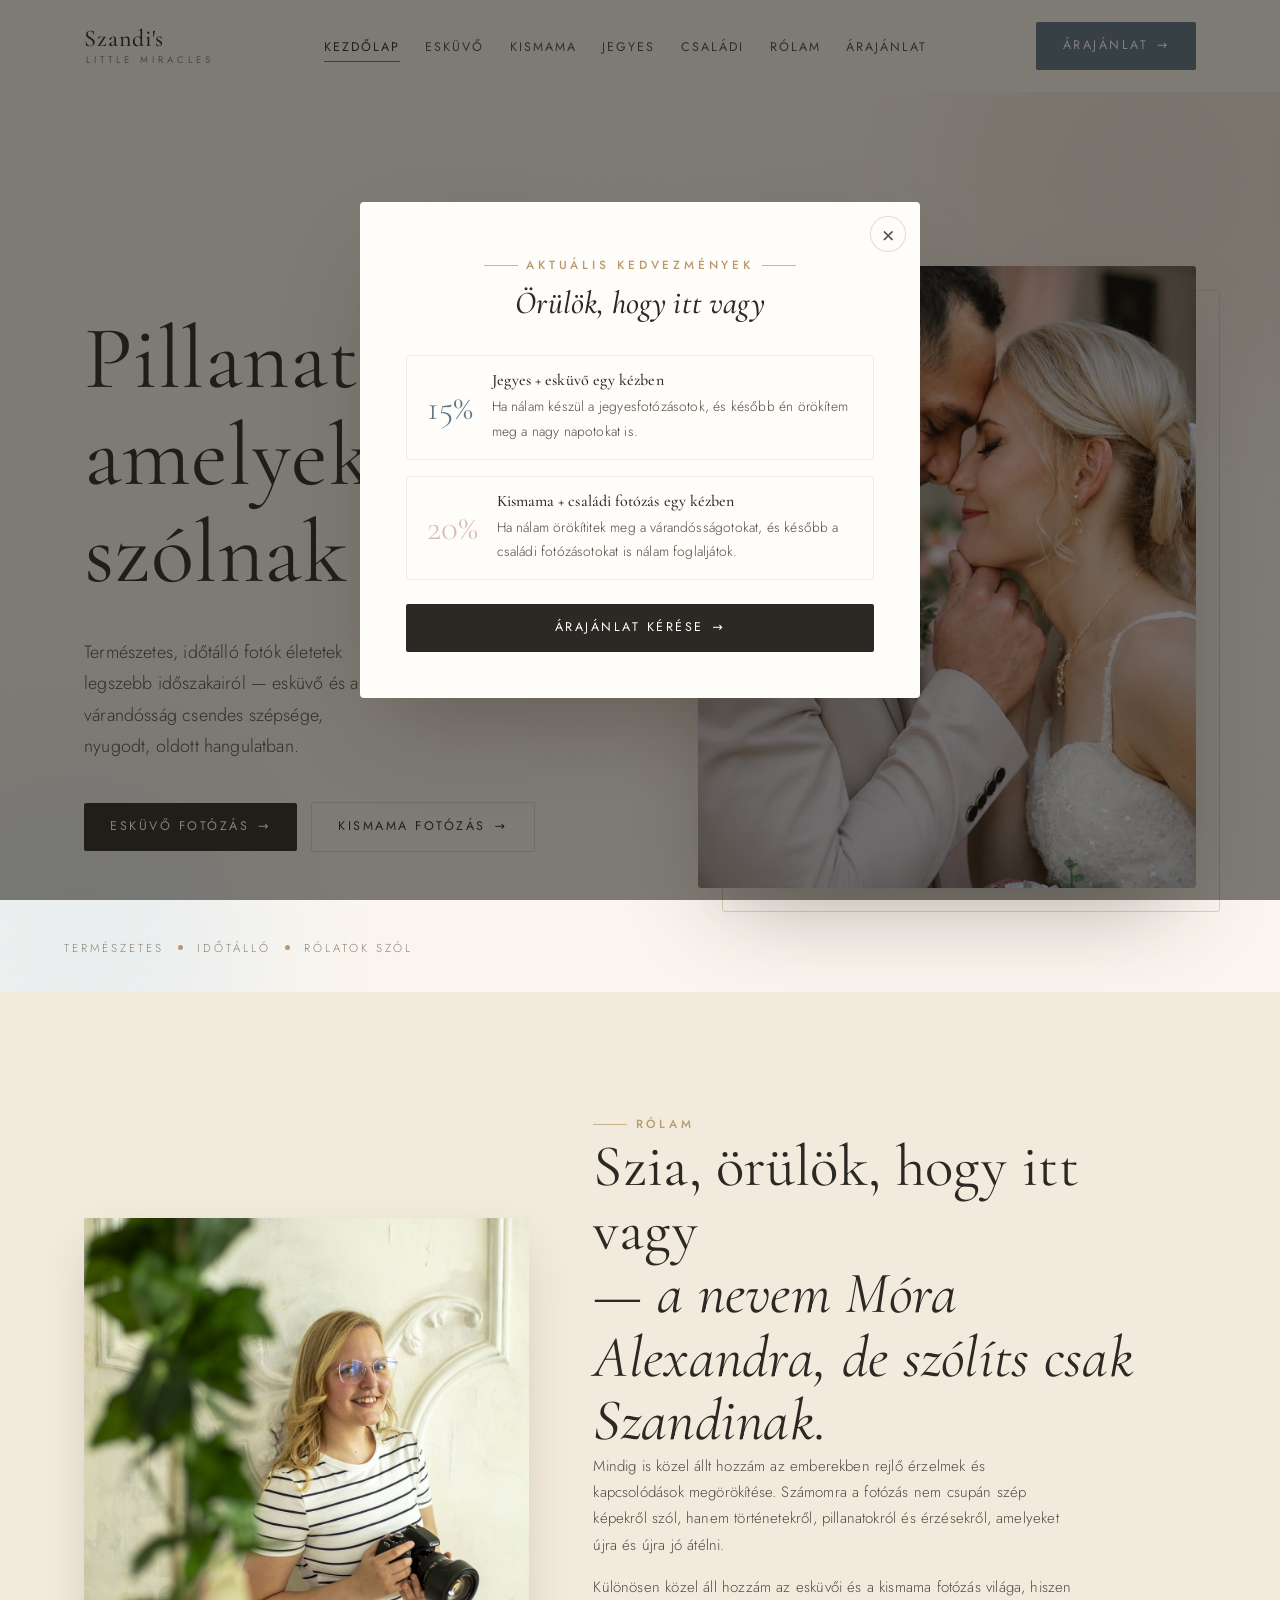
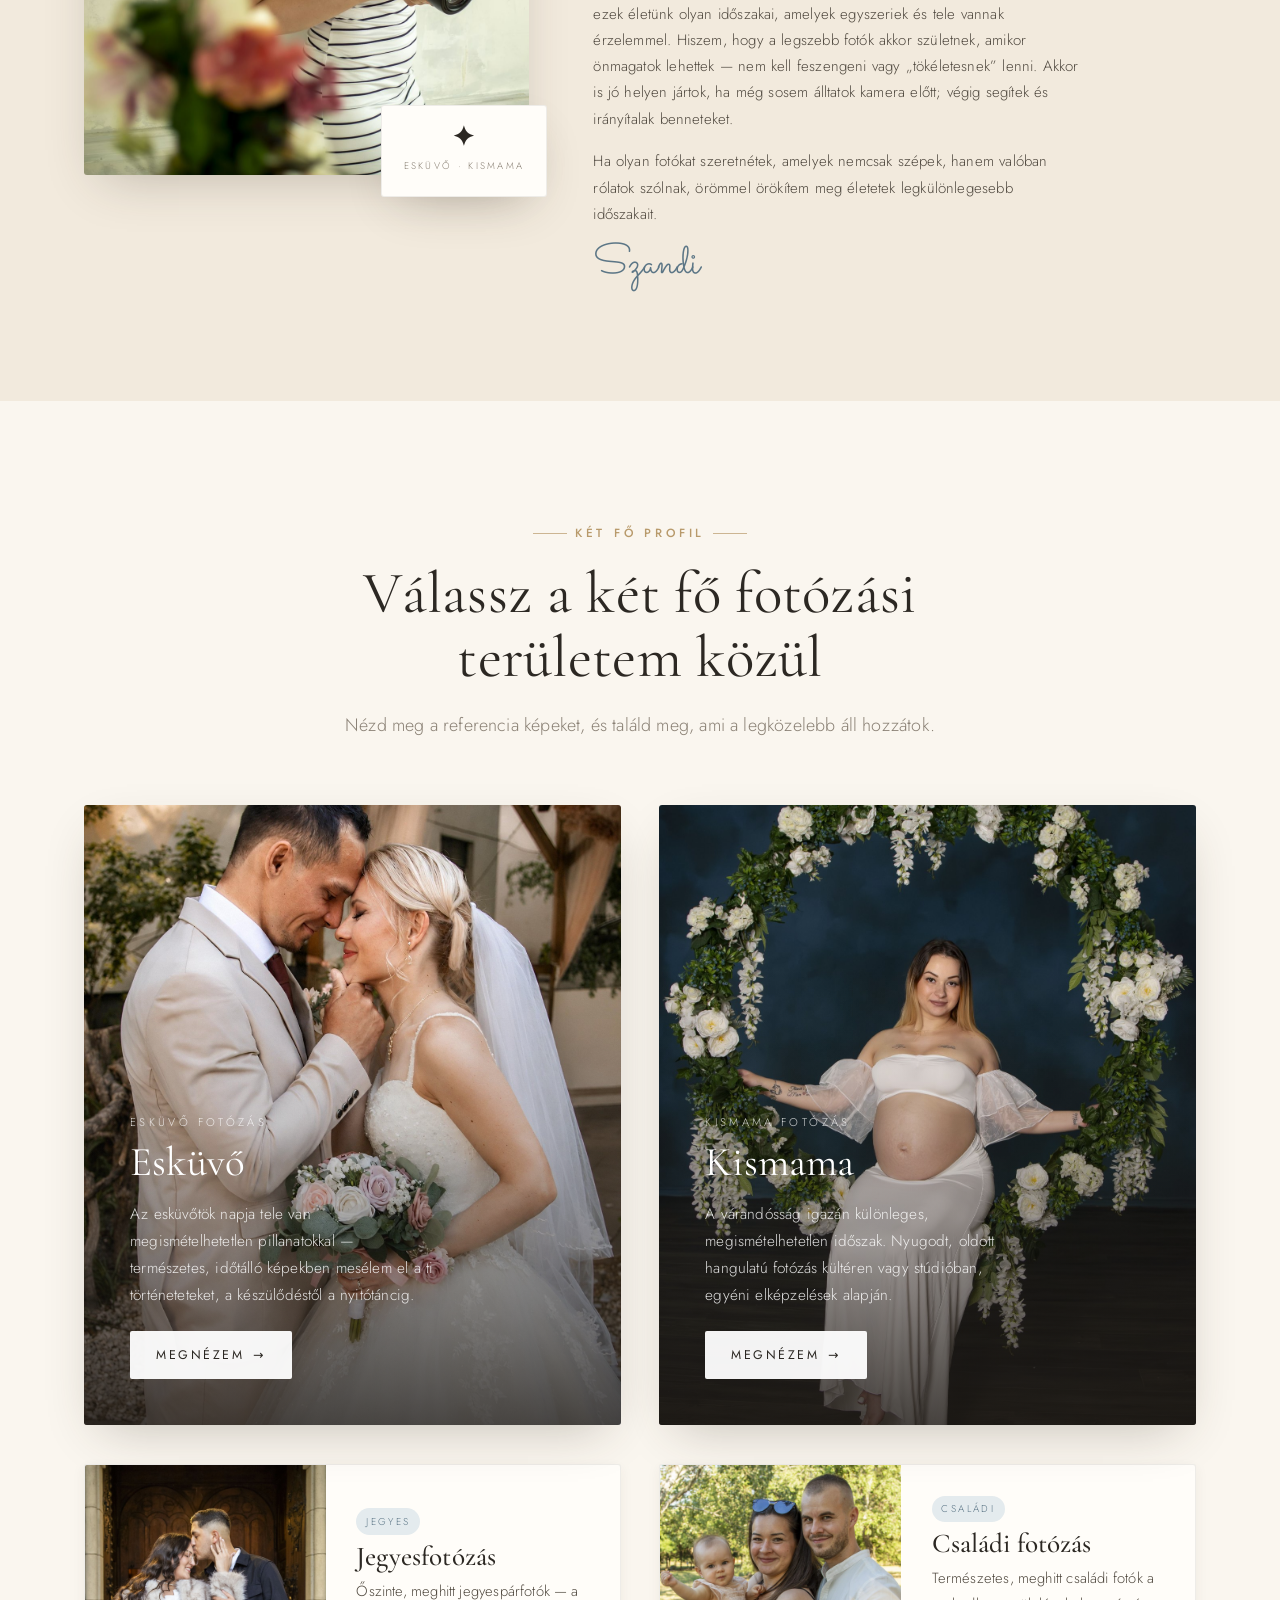
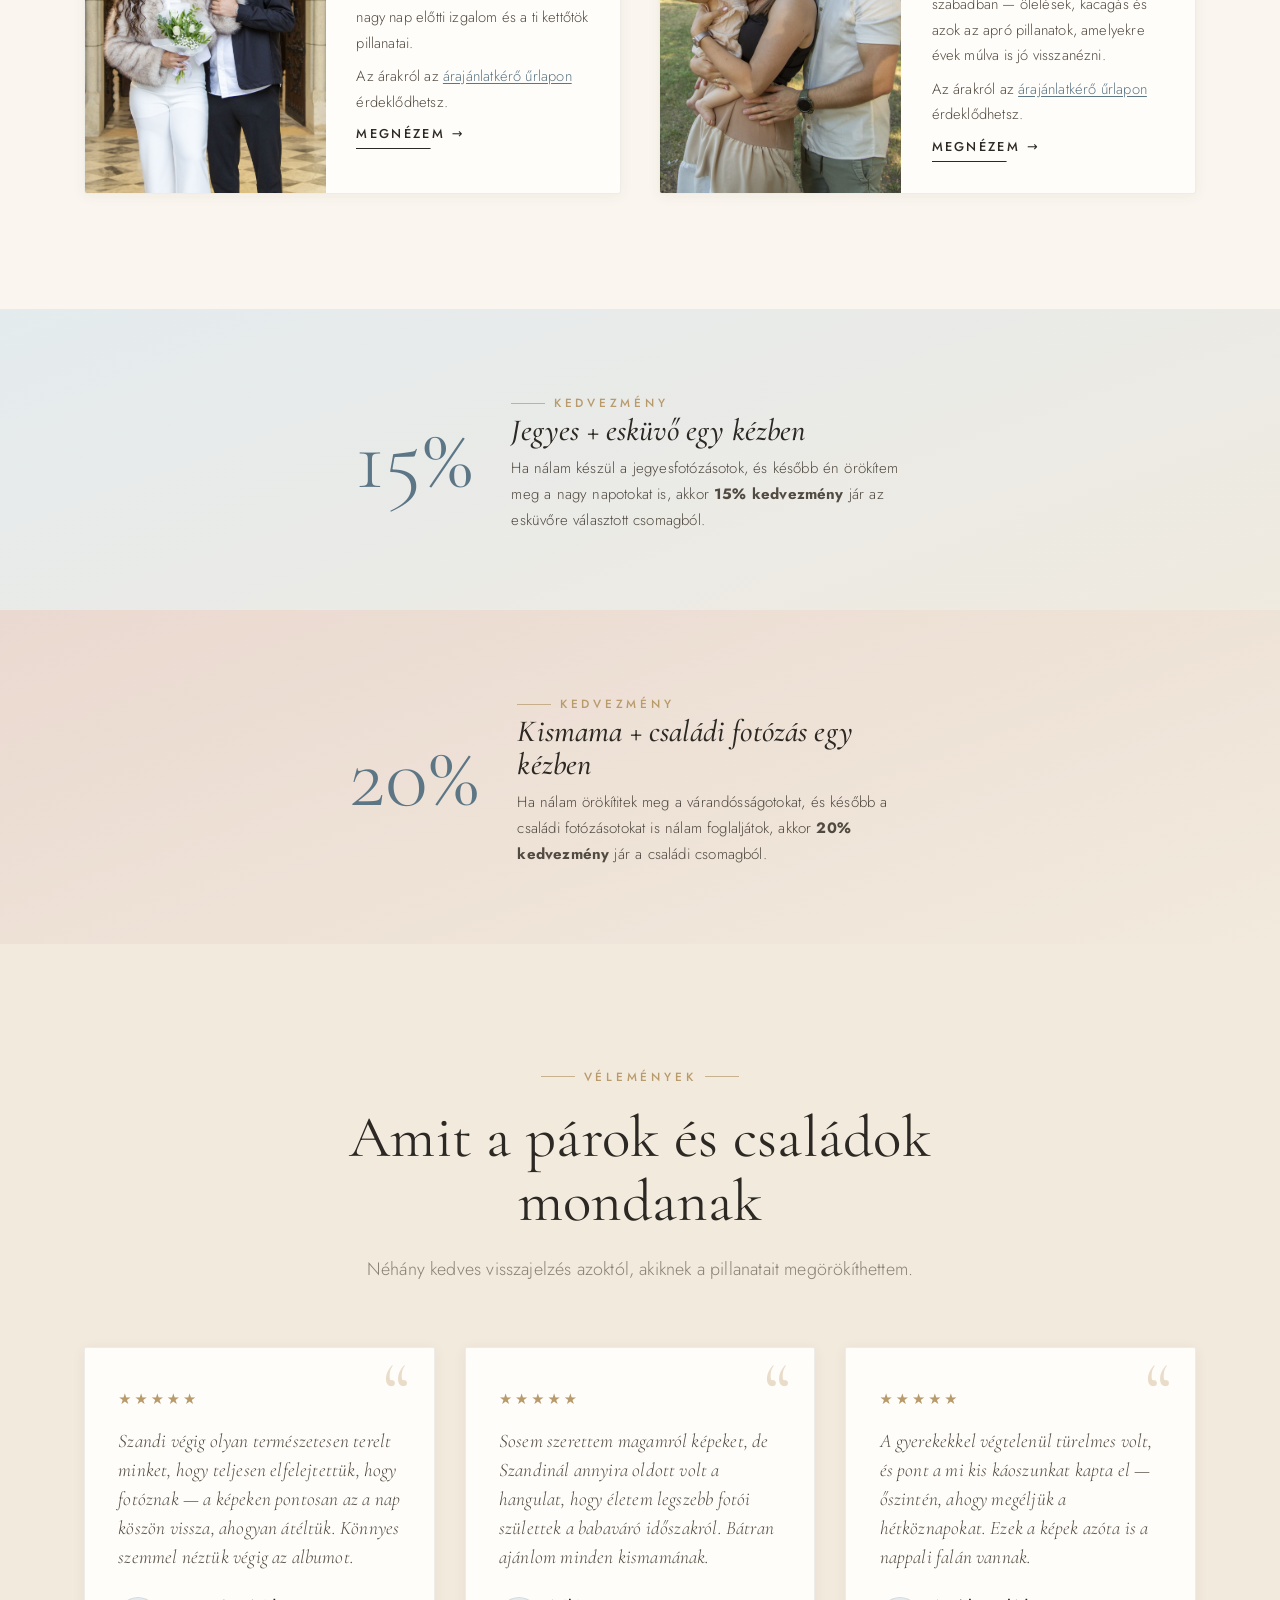
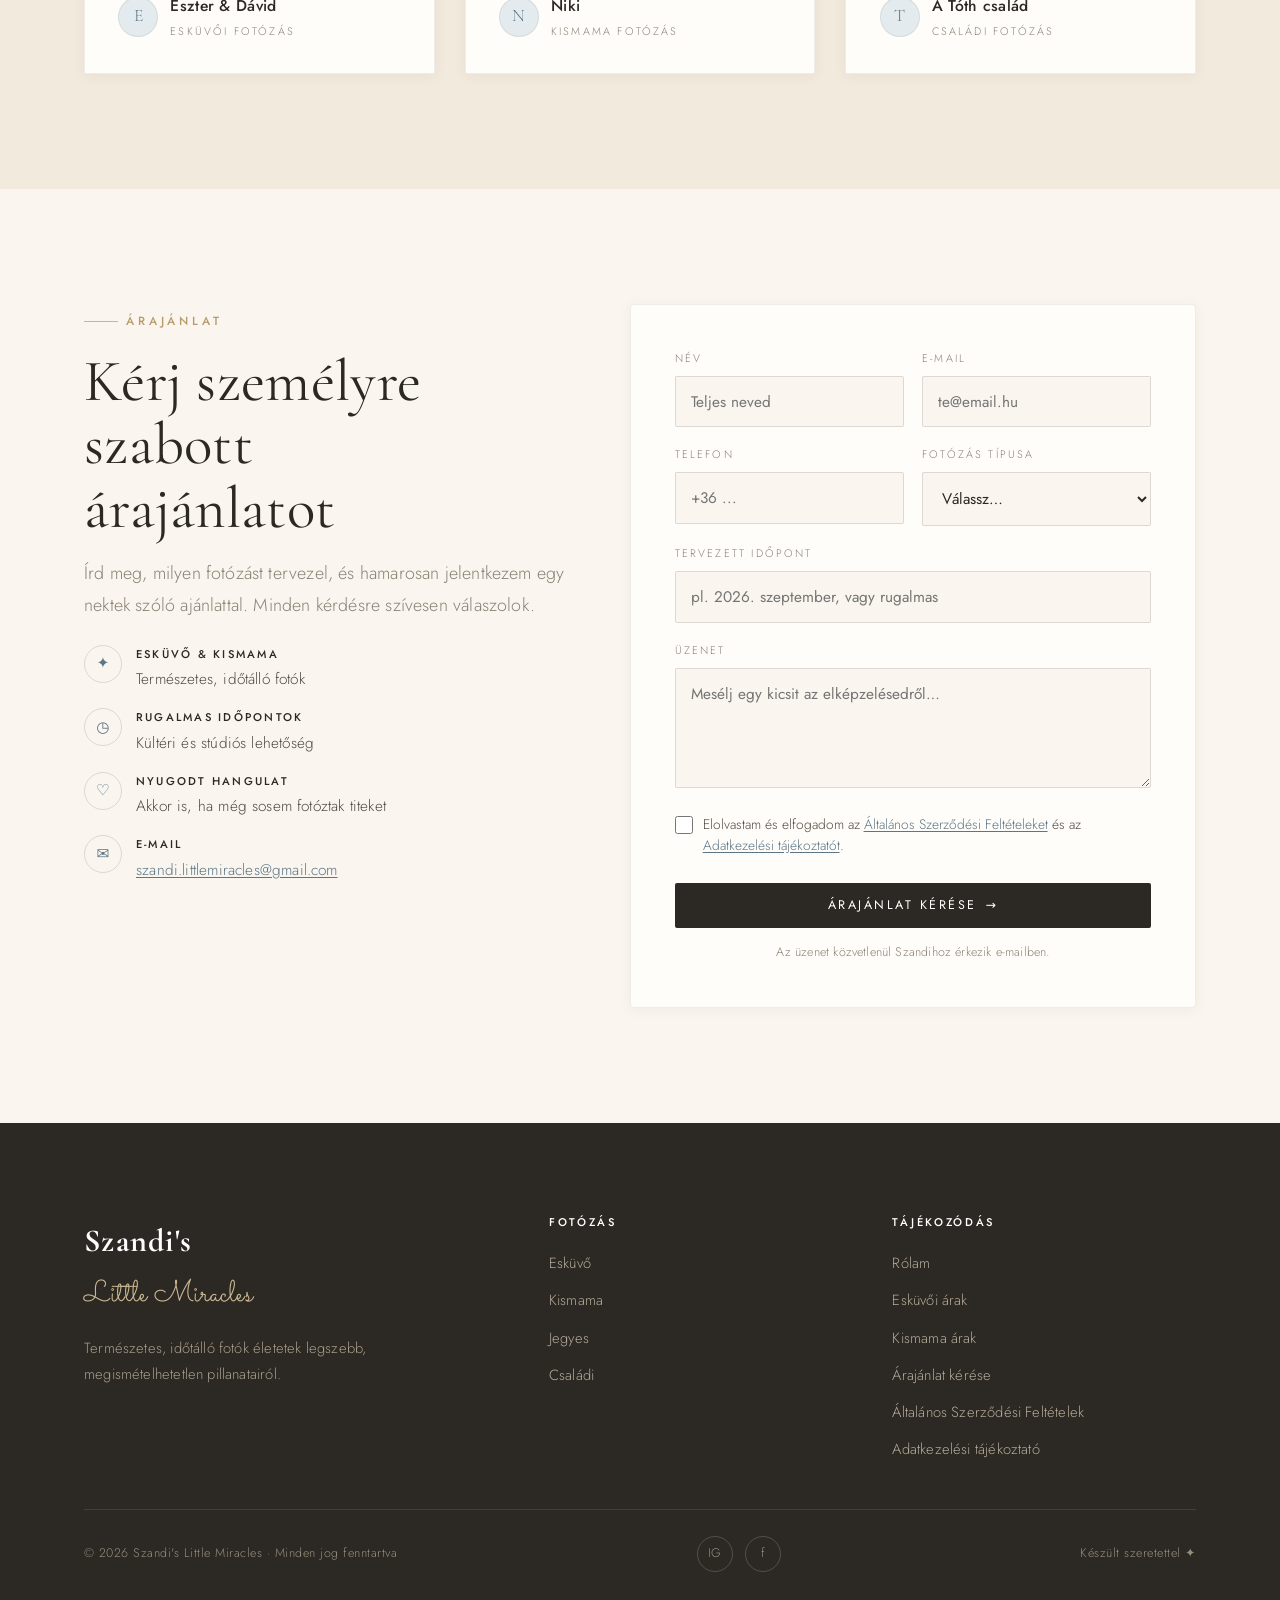
==== commit cbeda587: "Felugró akció-popup a főoldalon a két aktuális kedvezménnyel" ====
--- a/index.html
+++ b/index.html
@@ -11,6 +11,33 @@
 <link rel="stylesheet" href="css/style.css">
 </head>
 <body>
+
+<!-- ============ AKCIÓ POPUP ============ -->
+<div class="promo-modal" id="promo-modal" aria-hidden="true">
+  <div class="pm-backdrop" data-pm-close></div>
+  <div class="pm-box" role="dialog" aria-modal="true" aria-labelledby="pm-title">
+    <button class="pm-close" aria-label="Bezárás" data-pm-close>&times;</button>
+    <span class="kicker center">Aktuális kedvezmények</span>
+    <h3 class="serif-italic" id="pm-title">Örülök, hogy itt vagy</h3>
+    <div class="pm-list">
+      <div class="pm-item">
+        <div class="pm-pct">15%</div>
+        <div class="pm-copy">
+          <h4>Jegyes + esküvő egy kézben</h4>
+          <p>Ha nálam készül a jegyesfotózásotok, és később én örökítem meg a nagy napotokat is.</p>
+        </div>
+      </div>
+      <div class="pm-item pm-item--blush">
+        <div class="pm-pct">20%</div>
+        <div class="pm-copy">
+          <h4>Kismama + családi fotózás egy kézben</h4>
+          <p>Ha nálam örökítitek meg a várandósságotokat, és később a családi fotózásotokat is nálam foglaljátok.</p>
+        </div>
+      </div>
+    </div>
+    <a href="#ajanlat" class="btn" data-pm-close>Árajánlat kérése<span class="arrow">→</span></a>
+  </div>
+</div>
 
 <!-- ============ HEADER ============ -->
 <header class="site-header">
--- a/css/style.css
+++ b/css/style.css
@@ -281,6 +281,40 @@
 .promo .pct{ font-family:var(--serif); font-size:clamp(3.4rem,7vw,5.6rem); color:var(--blue-deep); line-height:.9; }
 .promo .pcopy{ max-width:46ch; text-align:left; }
 .promo .pcopy h3{ font-size:clamp(1.5rem,2.4vw,2.1rem); margin-bottom:.25em; }
+
+/* =====================================================================
+   AKCIÓ POPUP (belépéskor felugró kedvezmények)
+   ===================================================================== */
+.promo-modal{ position:fixed; inset:0; z-index:150; display:flex; align-items:center; justify-content:center; padding:24px; opacity:0; visibility:hidden; transition:opacity .4s var(--ease), visibility .4s; }
+.promo-modal.open{ opacity:1; visibility:visible; }
+.pm-backdrop{ position:absolute; inset:0; background:rgba(26,22,18,.55); }
+.pm-box{
+  position:relative; width:min(94vw,560px); max-height:88vh; overflow:auto;
+  background:var(--paper); border-radius:4px; box-shadow:var(--shadow-lg);
+  padding:clamp(30px,4vw,46px); text-align:center;
+  transform:translateY(14px) scale(.97); transition:transform .4s var(--ease);
+}
+.promo-modal.open .pm-box{ transform:translateY(0) scale(1); }
+.pm-close{
+  position:absolute; top:14px; right:14px; width:36px; height:36px; border-radius:50%;
+  display:flex; align-items:center; justify-content:center; font-size:1.3rem; color:var(--ink-soft);
+  border:1px solid var(--line); background:var(--paper); transition:.3s var(--ease);
+}
+.pm-close:hover{ background:var(--cream); color:var(--ink); }
+.pm-box h3{ font-size:clamp(1.5rem,2.6vw,2rem); margin:.3em 0 1.1em; }
+.pm-list{ display:flex; flex-direction:column; gap:16px; margin-bottom:1.6em; }
+.pm-item{
+  display:flex; align-items:center; gap:18px; text-align:left;
+  border:1px solid var(--line-soft); border-radius:3px; padding:16px 20px;
+}
+.pm-pct{ font-family:var(--serif); font-size:2.2rem; line-height:1; flex:none; color:var(--blue-deep); }
+.pm-item--blush .pm-pct{ color:var(--blush-deep); }
+.pm-copy h4{ font-size:1rem; margin-bottom:.3em; }
+.pm-copy p{ font-size:.86rem; color:var(--ink-soft); }
+.pm-box .btn{ width:100%; justify-content:center; }
+@media (max-width:560px){
+  .pm-item{ flex-direction:column; align-items:flex-start; gap:6px; }
+}
 
 /* =====================================================================
    ÁRAK
